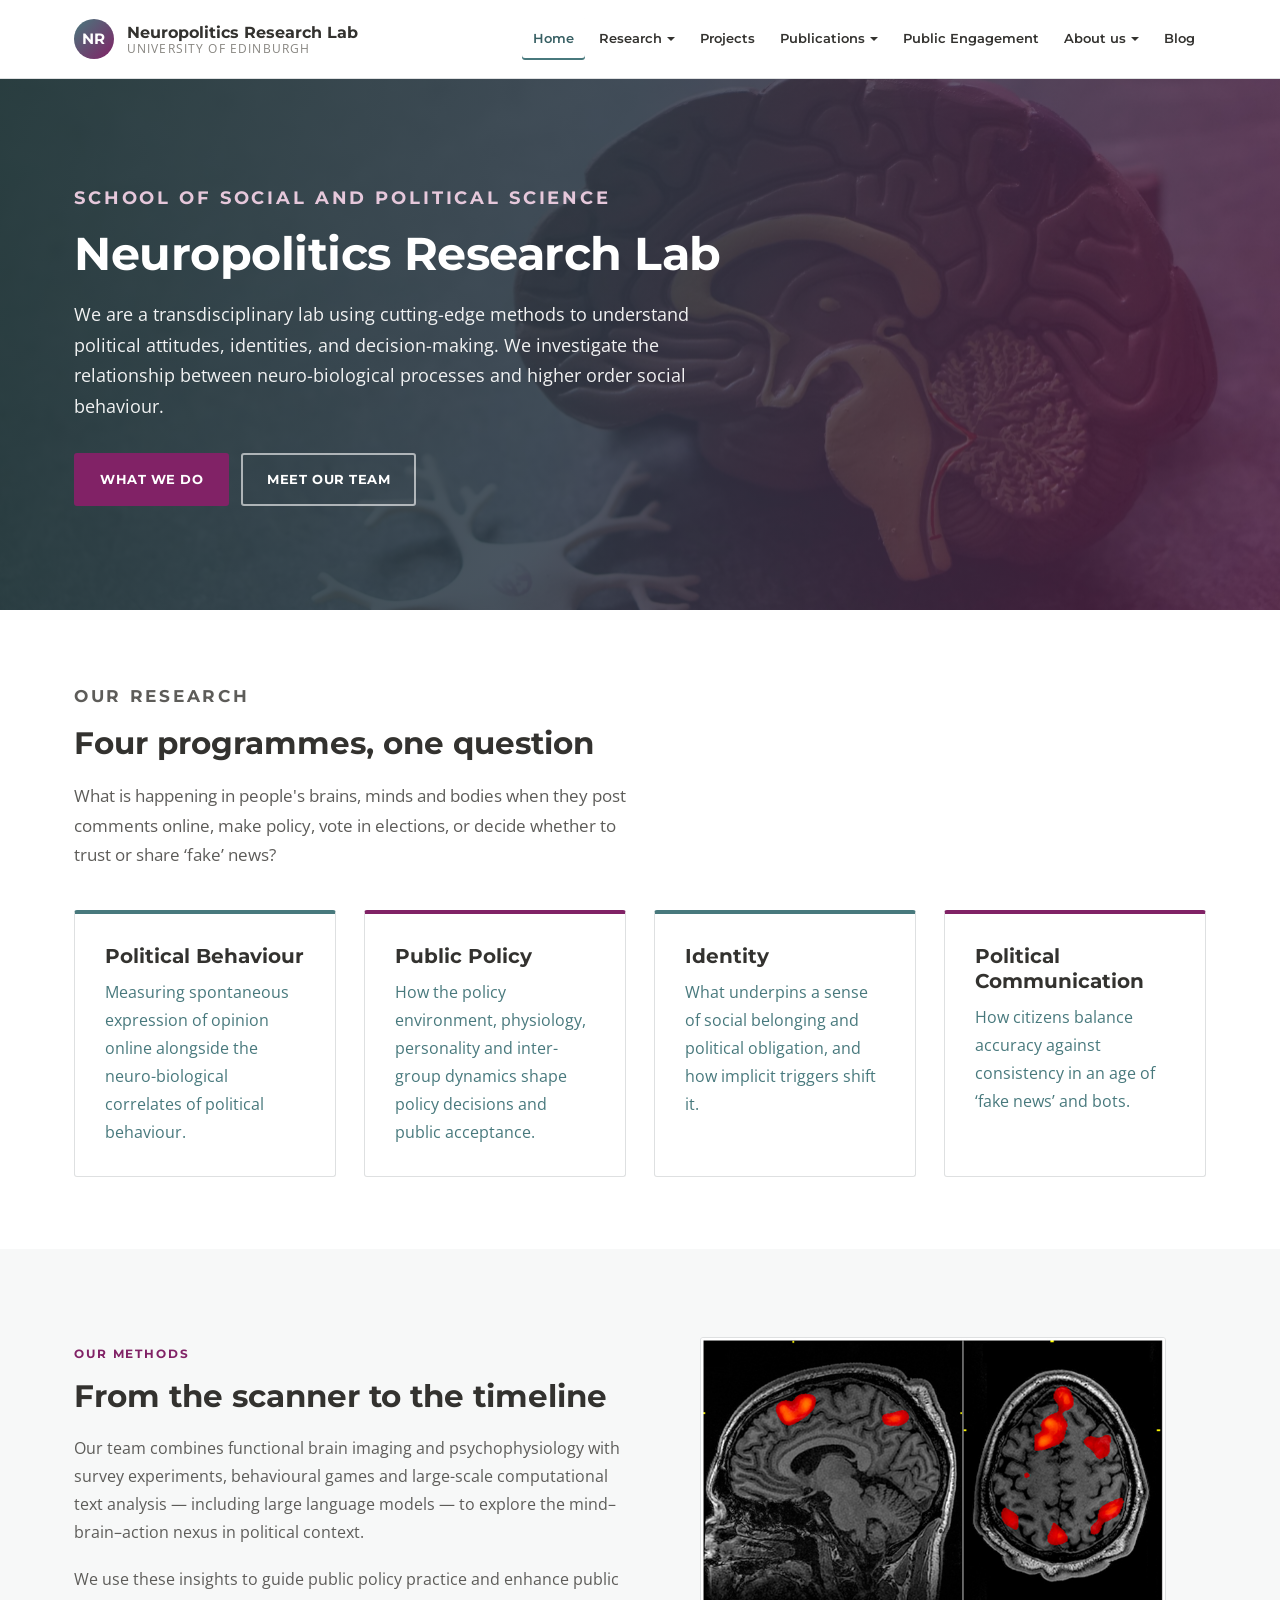
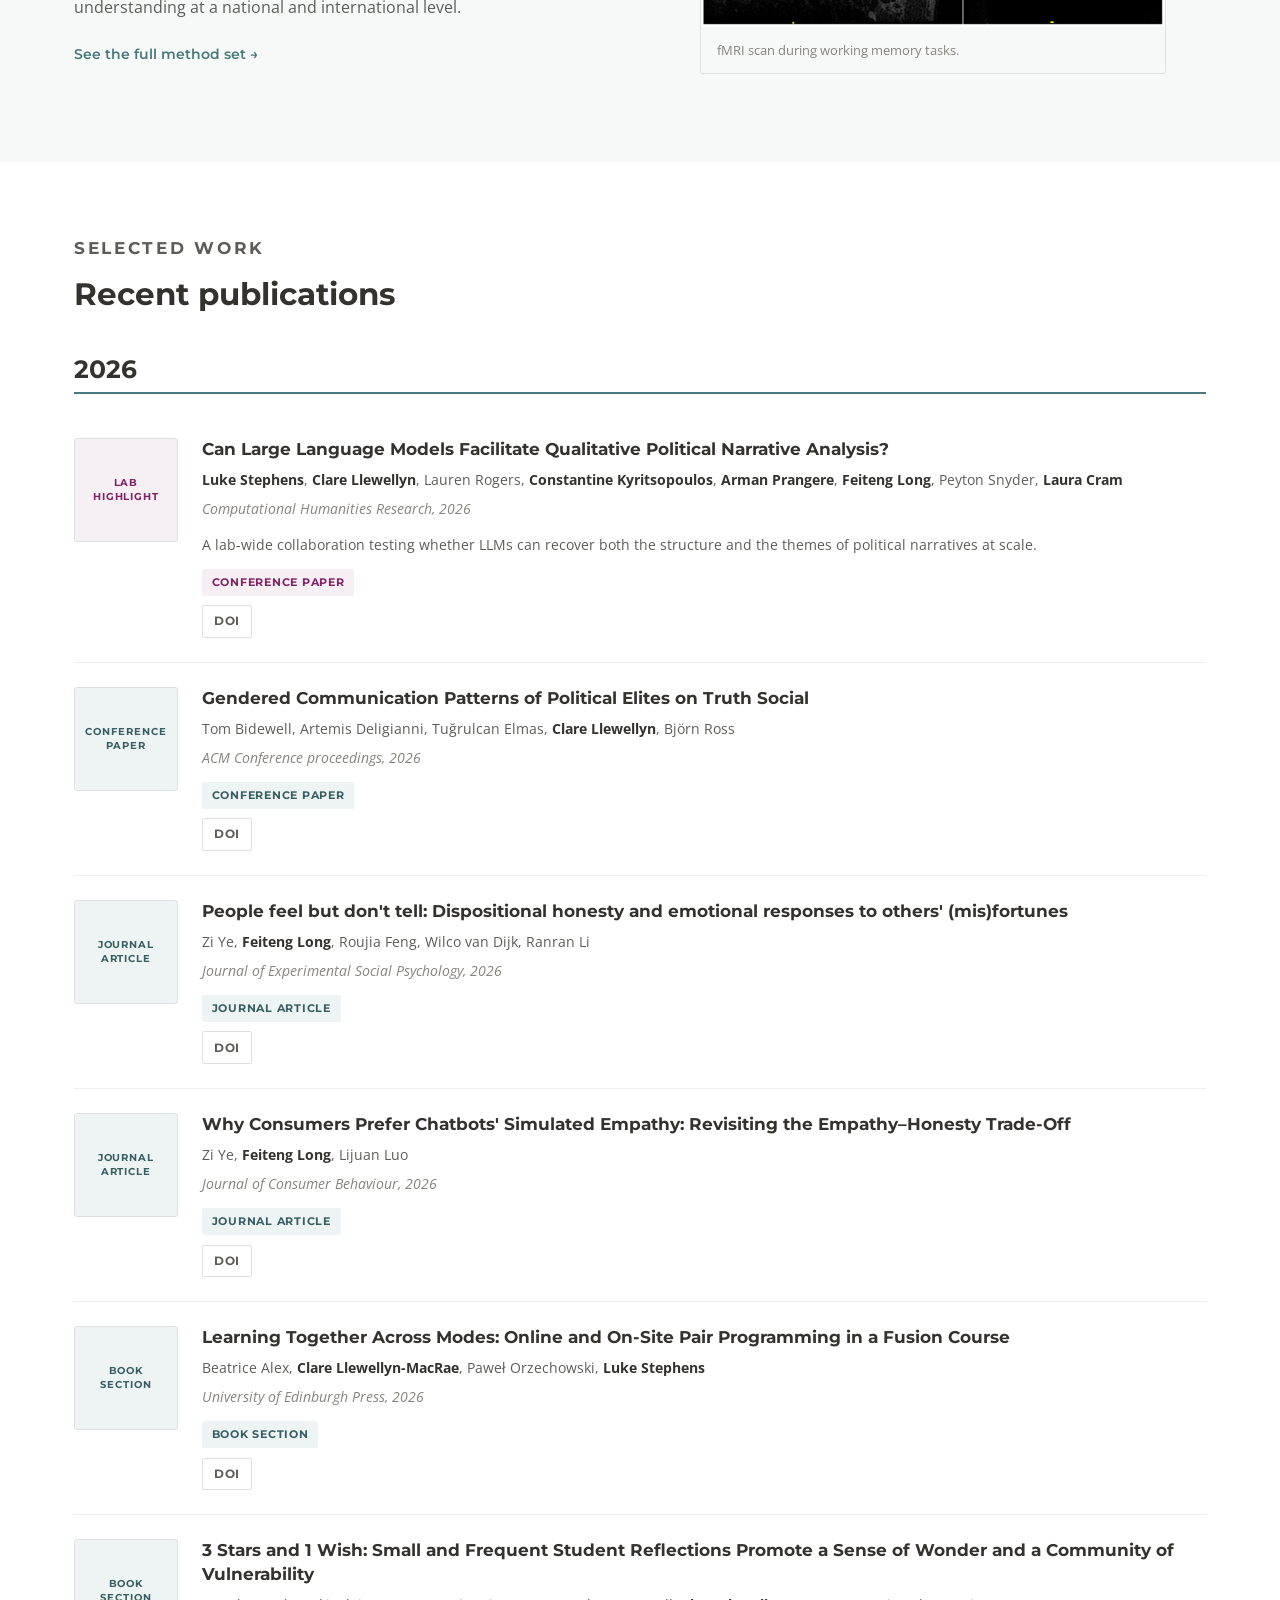
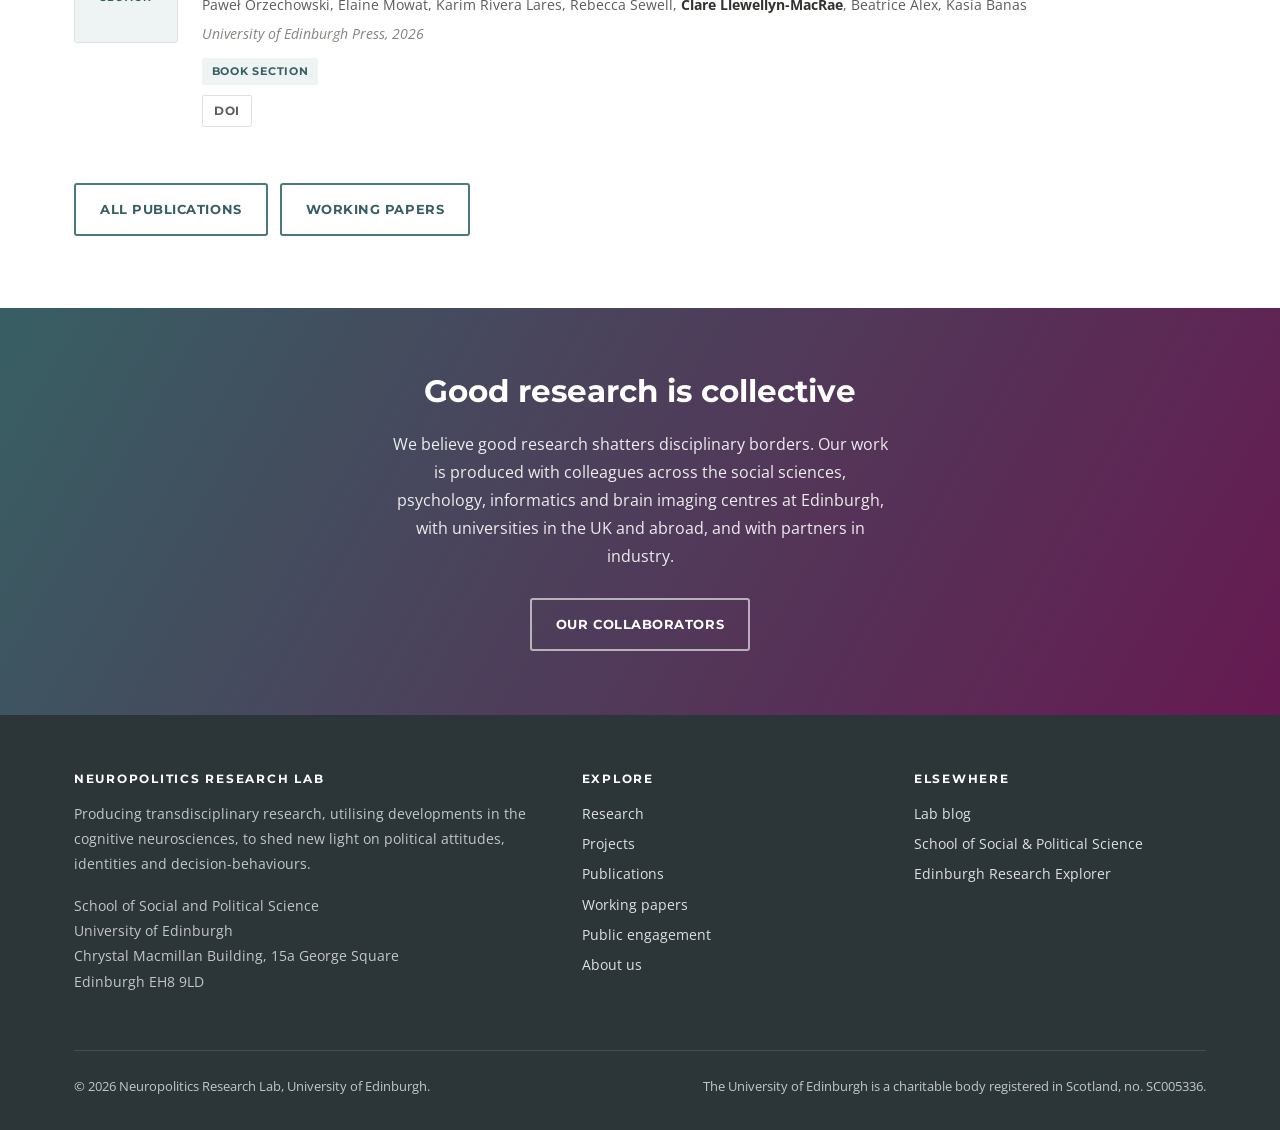
==== index.html @ 4e54584f "Neuropolitics Research Lab site A parallel static build of neuropolitics.sps.ed.ac.uk, carrying over" ====
<!DOCTYPE html>
<html lang="en">
<head>
<meta charset="utf-8">
<meta name="viewport" content="width=device-width, initial-scale=1">
<title>Neuropolitics Research Lab — University of Edinburgh</title>
<meta name="description" content="Transdisciplinary research using developments in the cognitive neurosciences to shed new light on political attitudes, identities and decision-behaviours.">
<link rel="preconnect" href="https://fonts.googleapis.com">
<link rel="preconnect" href="https://fonts.gstatic.com" crossorigin>
<link href="https://fonts.googleapis.com/css2?family=Montserrat:wght@600;700&family=Open+Sans:ital,wght@0,400;0,600;0,700;1,400&display=swap" rel="stylesheet">
<link rel="stylesheet" href="assets/css/style.css">
<link rel="icon" href="assets/img/favicon.svg" type="image/svg+xml">
</head>
<body>
<a class="skip-link" href="#main">Skip to content</a>

<header class="site-header">
  <div class="header-inner">
    <a class="brand" href="index.html">
      <span class="brand-mark" aria-hidden="true">NR</span>
      <span class="brand-text">
        <span class="brand-name">Neuropolitics Research Lab</span>
        <span class="brand-sub">University of Edinburgh</span>
      </span>
    </a>
    <button class="nav-toggle" type="button" aria-expanded="false" aria-controls="primary-nav" aria-label="Toggle menu">
      <svg width="22" height="22" viewBox="0 0 24 24" fill="none" stroke="currentColor" stroke-width="2" stroke-linecap="round"><path d="M3 6h18M3 12h18M3 18h18"/></svg>
    </button>
    <nav class="nav" id="primary-nav" aria-label="Primary">
      <ul>
        <li><a href="index.html">Home</a></li>
        <li class="has-sub"><a href="research.html">Research</a>
          <ul class="sub">
            <li><a href="research.html#methods">Our methods</a></li>
            <li><a href="research.html#fmri">fMRI</a></li>
            <li><a href="research.html#face">Face-emotion &amp; eye-tracking</a></li>
            <li><a href="research.html#data">Big data &amp; social media</a></li>
          </ul>
        </li>
        <li><a href="projects.html">Projects</a></li>
        <li class="has-sub"><a href="publications.html">Publications</a>
          <ul class="sub">
            <li><a href="publications.html">All publications</a></li>
            <li><a href="working-papers.html">Working papers &amp; preprints</a></li>
          </ul>
        </li>
        <li><a href="engagement.html">Public Engagement</a></li>
        <li class="has-sub"><a href="about.html">About us</a>
          <ul class="sub">
            <li><a href="about.html#team">Project team</a></li>
            <li><a href="about.html#collaborators">Collaborators</a></li>
          </ul>
        </li>
        <li><a href="https://blogs.sps.ed.ac.uk/neuropolitics/" rel="noopener">Blog</a></li>
      </ul>
    </nav>
  </div>
</header>

<main id="main">

  <section class="hero">
    <div class="wrap">
      <div class="hero-inner">
        <p class="eyebrow">School of Social and Political Science</p>
        <h1>Neuropolitics Research Lab</h1>
        <p>We are a transdisciplinary lab using cutting-edge methods to understand political
        attitudes, identities, and decision-making. We investigate the relationship between
        neuro-biological processes and higher order social behaviour.</p>
        <div class="btn-row">
          <a class="btn btn-primary" href="research.html">What we do</a>
          <a class="btn btn-ghost" href="about.html#team">Meet our team</a>
        </div>
      </div>
    </div>
  </section>

  <section class="section">
    <div class="wrap">
      <div class="section-head">
        <p class="eyebrow">Our research</p>
        <h2>Four programmes, one question</h2>
        <p>What is happening in people's brains, minds and bodies when they post comments online,
        make policy, vote in elections, or decide whether to trust or share &lsquo;fake&rsquo; news?</p>
      </div>

      <div class="grid grid-4">
        <a class="card card-topline" href="projects.html#behaviour">
          <h3>Political Behaviour</h3>
          <p>Measuring spontaneous expression of opinion online alongside the neuro-biological
          correlates of political behaviour.</p>
        </a>
        <a class="card card-topline" href="projects.html#policy">
          <h3>Public Policy</h3>
          <p>How the policy environment, physiology, personality and inter-group dynamics shape
          policy decisions and public acceptance.</p>
        </a>
        <a class="card card-topline" href="projects.html#identity">
          <h3>Identity</h3>
          <p>What underpins a sense of social belonging and political obligation, and how implicit
          triggers shift it.</p>
        </a>
        <a class="card card-topline" href="projects.html#communication">
          <h3>Political Communication</h3>
          <p>How citizens balance accuracy against consistency in an age of &lsquo;fake news&rsquo;
          and bots.</p>
        </a>
      </div>
    </div>
  </section>

  <section class="section section-alt">
    <div class="wrap">
      <div class="split">
        <div>
          <p class="eyebrow">Our methods</p>
          <h2>From the scanner to the timeline</h2>
          <p>Our team combines functional brain imaging and psychophysiology with survey
          experiments, behavioural games and large-scale computational text analysis — including
          large language models — to explore the mind&ndash;brain&ndash;action nexus in political
          context.</p>
          <p>We use these insights to guide public policy practice and enhance public understanding
          at a national and international level.</p>
          <a class="arrow-link" href="research.html#methods">See the full method set</a>
        </div>
        <figure class="figure">
          <img src="assets/img/fmri.jpg" alt="An fMRI scan showing brain activation during a working memory task." loading="lazy" width="900" height="500">
          <figcaption>fMRI scan during working memory tasks.</figcaption>
        </figure>
      </div>
    </div>
  </section>

  <section class="section">
    <div class="wrap">
      <div class="section-head">
        <p class="eyebrow">Selected work</p>
        <h2>Recent publications</h2>
      </div>
      <div id="featured-pubs"></div>
      <div class="btn-row" style="margin-top:2rem">
        <a class="btn btn-outline" href="publications.html">All publications</a>
        <a class="btn btn-outline" href="working-papers.html">Working papers</a>
      </div>
    </div>
  </section>

  <section class="cta">
    <div class="wrap">
      <h2>Good research is collective</h2>
      <p>We believe good research shatters disciplinary borders. Our work is produced with
      colleagues across the social sciences, psychology, informatics and brain imaging centres at
      Edinburgh, with universities in the UK and abroad, and with partners in industry.</p>
      <div class="btn-row">
        <a class="btn btn-ghost" href="about.html#collaborators">Our collaborators</a>
      </div>
    </div>
  </section>

</main>

<footer class="site-footer">
  <div class="wrap">
    <div class="footer-grid">
      <div>
        <h4>Neuropolitics Research Lab</h4>
        <p>Producing transdisciplinary research, utilising developments in the cognitive
        neurosciences, to shed new light on political attitudes, identities and
        decision-behaviours.</p>
        <p>School of Social and Political Science<br>
        University of Edinburgh<br>
        Chrystal Macmillan Building, 15a George Square<br>
        Edinburgh EH8 9LD</p>
      </div>
      <div>
        <h4>Explore</h4>
        <ul>
          <li><a href="research.html">Research</a></li>
          <li><a href="projects.html">Projects</a></li>
          <li><a href="publications.html">Publications</a></li>
          <li><a href="working-papers.html">Working papers</a></li>
          <li><a href="engagement.html">Public engagement</a></li>
          <li><a href="about.html">About us</a></li>
        </ul>
      </div>
      <div>
        <h4>Elsewhere</h4>
        <ul>
          <li><a href="https://blogs.sps.ed.ac.uk/neuropolitics/" rel="noopener">Lab blog</a></li>
          <li><a href="https://www.sps.ed.ac.uk/" rel="noopener">School of Social &amp; Political Science</a></li>
          <li><a href="https://www.research.ed.ac.uk/" rel="noopener">Edinburgh Research Explorer</a></li>
        </ul>
      </div>
    </div>
    <div class="footer-bottom">
      <span>&copy; 2026 Neuropolitics Research Lab, University of Edinburgh.</span>
      <span>The University of Edinburgh is a charitable body registered in Scotland, no.&nbsp;SC005336.</span>
    </div>
  </div>
</footer>

<script src="assets/js/main.js"></script>
<script src="assets/js/publications.js"></script>
<script>
  // Home page shows the six most recent items, newest first.
  var mount = document.getElementById('featured-pubs');
  var recent = PUBLICATIONS.slice().sort(function (a, b) {
    if (b.year !== a.year) return b.year - a.year;
    return (b.featured ? 1 : 0) - (a.featured ? 1 : 0);
  }).slice(0, 6);
  renderPublicationList(mount, recent);
</script>
</body>
</html>
---- assets/css/style.css ----
/* ==========================================================================
   Neuropolitics Research Lab
   Palette lifted from the live site's theme CSS:
     --green  #48797d   (primary / links / headings)
     --purple #812266   (secondary / accents / buttons)
     --ink    #5d5c59   (body copy)
   Typefaces: Montserrat (headings), Open Sans (body) — as on the live site.
   ========================================================================== */

:root {
  --green: #48797d;
  --green-dark: #375f63;
  --green-light: #6d9a9e;
  --green-wash: #eef3f3;
  --purple: #812266;
  --purple-dark: #661a51;
  --purple-light: #a4478a;
  --purple-wash: #f6eff4;

  --ink: #5d5c59;
  --ink-strong: #33322f;
  --ink-soft: #86847f;
  --rule: #dee0e1;
  --rule-soft: #eceeef;
  --paper: #ffffff;
  --paper-alt: #f7f8f8;

  --sans: 'Open Sans', -apple-system, BlinkMacSystemFont, 'Segoe UI', Helvetica, Arial, sans-serif;
  --display: 'Montserrat', var(--sans);

  --wrap: 1180px;
  --wrap-narrow: 860px;
  --radius: 3px;
  --shadow: 0 1px 3px rgba(0, 0, 0, .06), 0 8px 24px rgba(0, 0, 0, .05);
  --shadow-lift: 0 2px 6px rgba(0, 0, 0, .08), 0 14px 40px rgba(0, 0, 0, .09);
}

/* --------------------------------------------------------------- reset -- */

*, *::before, *::after { box-sizing: border-box; }

html { -webkit-text-size-adjust: 100%; scroll-behavior: smooth; scroll-padding-top: 100px; }

body {
  margin: 0;
  font-family: var(--sans);
  font-size: 16px;
  line-height: 1.75;
  color: var(--ink);
  background: var(--paper);
  -webkit-font-smoothing: antialiased;
}

img { max-width: 100%; height: auto; display: block; }

a { color: var(--green); text-decoration: none; }
a:hover, a:focus-visible { color: var(--purple); text-decoration: underline; }

h1, h2, h3, h4, h5 {
  font-family: var(--display);
  color: var(--ink-strong);
  font-weight: 700;
  line-height: 1.25;
  margin: 0 0 .6em;
}

h1 { font-size: clamp(2rem, 4.2vw, 2.9rem); letter-spacing: -.01em; }
h2 { font-size: clamp(1.5rem, 2.6vw, 1.95rem); }
h3 { font-size: 1.25rem; }
h4 { font-size: 1.05rem; }

p { margin: 0 0 1.15em; }

ul, ol { margin: 0 0 1.15em; padding-left: 1.3em; }
li { margin-bottom: .35em; }

hr { border: 0; border-top: 1px solid var(--rule); margin: 3rem 0; }

:focus-visible { outline: 3px solid var(--purple-light); outline-offset: 2px; }

.skip-link {
  position: absolute; left: -9999px; top: 0; z-index: 200;
  background: var(--purple); color: #fff; padding: .75rem 1.25rem; font-weight: 600;
}
.skip-link:focus { left: 0; }

/* ------------------------------------------------------------- layout -- */

.wrap { max-width: var(--wrap); margin: 0 auto; padding: 0 1.5rem; }
.wrap-narrow { max-width: var(--wrap-narrow); margin: 0 auto; padding: 0 1.5rem; }

.section { padding: 4.5rem 0; }
.section-tight { padding: 3rem 0; }
.section-alt { background: var(--paper-alt); }
.section-wash { background: var(--green-wash); }

.eyebrow {
  font-family: var(--display);
  font-size: .74rem;
  font-weight: 700;
  letter-spacing: .16em;
  text-transform: uppercase;
  color: var(--purple);
  margin: 0 0 .75rem;
}

.section-head { max-width: 62ch; margin-bottom: 2.5rem; }
.section-head p { color: var(--ink); font-size: 1.05rem; }

.lede { font-size: 1.15rem; line-height: 1.7; color: var(--ink); }

/* --------------------------------------------------------------- head -- */

.site-header {
  position: sticky; top: 0; z-index: 100;
  background: rgba(255, 255, 255, .97);
  backdrop-filter: saturate(1.6) blur(8px);
  border-bottom: 1px solid var(--rule);
}

.header-inner {
  max-width: var(--wrap); margin: 0 auto; padding: 0 1.5rem;
  display: flex; align-items: center; gap: 1.5rem; min-height: 78px;
}

.brand { display: flex; align-items: center; gap: .8rem; text-decoration: none; margin-right: auto; }
.brand:hover { text-decoration: none; }

.brand-mark {
  width: 40px; height: 40px; flex: 0 0 40px;
  border-radius: 50%;
  background: linear-gradient(135deg, var(--green) 0%, var(--purple) 100%);
  display: grid; place-items: center;
  color: #fff; font-family: var(--display); font-weight: 700; font-size: .95rem; letter-spacing: .02em;
}

.brand-text { display: flex; flex-direction: column; line-height: 1.15; }
.brand-name {
  font-family: var(--display); font-weight: 700; font-size: 1.02rem; color: var(--ink-strong);
}
.brand-sub { font-size: .72rem; letter-spacing: .1em; text-transform: uppercase; color: var(--ink-soft); }

/* ---------------------------------------------------------------- nav -- */

.nav-toggle {
  display: none; background: none; border: 1px solid var(--rule);
  border-radius: var(--radius); padding: .5rem .7rem; cursor: pointer; color: var(--ink-strong);
}
.nav-toggle svg { display: block; }

.nav { display: flex; align-items: center; }
.nav > ul { display: flex; align-items: center; gap: .15rem; list-style: none; margin: 0; padding: 0; }
.nav li { margin: 0; position: relative; }

.nav a {
  display: block; padding: .55rem .7rem;
  font-family: var(--display); font-size: .84rem; font-weight: 600;
  color: var(--ink-strong); border-radius: var(--radius); white-space: nowrap;
}
.nav a:hover, .nav a:focus-visible { color: var(--purple); background: var(--purple-wash); text-decoration: none; }
.nav a[aria-current="page"] { color: var(--green-dark); box-shadow: inset 0 -2px 0 var(--green); }

.has-sub > a::after {
  content: ''; display: inline-block; margin-left: .4em; vertical-align: .15em;
  border: 4px solid transparent; border-top-color: currentColor; border-bottom: 0;
}

.sub {
  position: absolute; top: 100%; left: 0; min-width: 235px;
  background: #fff; border: 1px solid var(--rule); border-radius: var(--radius);
  box-shadow: var(--shadow-lift); padding: .4rem; list-style: none; margin: 0;
  opacity: 0; visibility: hidden; transform: translateY(-4px); transition: all .15s ease;
}
.has-sub:hover .sub, .has-sub:focus-within .sub { opacity: 1; visibility: visible; transform: none; }
.sub a { font-weight: 500; font-size: .82rem; padding: .5rem .7rem; }

/* -------------------------------------------------------------- hero -- */

.hero {
  position: relative; color: #fff; overflow: hidden;
  background: #24393b url('../img/hero-brain.jpg') center 35% / cover no-repeat;
}
.hero::after {
  content: ''; position: absolute; inset: 0;
  background: linear-gradient(105deg, rgba(30, 52, 54, .93) 0%, rgba(45, 58, 72, .86) 45%, rgba(90, 30, 74, .74) 100%);
}
.hero > .wrap { position: relative; z-index: 1; padding-top: 6.5rem; padding-bottom: 6.5rem; }
.hero-inner { max-width: 42rem; }
.hero .eyebrow { color: #e6c8db; }
.hero h1 { color: #fff; margin-bottom: 1rem; }
.hero p { color: rgba(255, 255, 255, .93); font-size: 1.12rem; line-height: 1.7; }
.hero .btn-row { margin-top: 2rem; }

.page-hero {
  background: var(--green-wash);
  border-bottom: 1px solid var(--rule);
  padding: 3.5rem 0 3rem;
}
.page-hero h1 { margin-bottom: .5rem; }
.page-hero p { max-width: 64ch; margin-bottom: 0; font-size: 1.08rem; }

/* ------------------------------------------------------------ buttons -- */

.btn-row { display: flex; flex-wrap: wrap; gap: .75rem; }

.btn {
  display: inline-block; padding: .8rem 1.5rem;
  font-family: var(--display); font-size: .84rem; font-weight: 700;
  letter-spacing: .04em; text-transform: uppercase;
  border-radius: var(--radius); border: 2px solid transparent; cursor: pointer;
  transition: background .15s ease, color .15s ease, border-color .15s ease;
}
.btn-primary { background: var(--purple); color: #fff; border-color: var(--purple); }
.btn-primary:hover, .btn-primary:focus-visible { background: var(--purple-dark); border-color: var(--purple-dark); color: #fff; text-decoration: none; }
.btn-ghost { background: transparent; color: #fff; border-color: rgba(255, 255, 255, .6); }
.btn-ghost:hover, .btn-ghost:focus-visible { background: #fff; color: var(--green-dark); border-color: #fff; text-decoration: none; }
.btn-outline { background: transparent; color: var(--green-dark); border-color: var(--green); }
.btn-outline:hover, .btn-outline:focus-visible { background: var(--green); color: #fff; text-decoration: none; }

.arrow-link { font-family: var(--display); font-weight: 600; font-size: .88rem; }
.arrow-link::after { content: ' →'; }

/* -------------------------------------------------------------- grid -- */

.grid { display: grid; gap: 1.75rem; }
.grid-2 { grid-template-columns: repeat(auto-fit, minmax(300px, 1fr)); }
.grid-3 { grid-template-columns: repeat(auto-fit, minmax(280px, 1fr)); }
.grid-4 { grid-template-columns: repeat(auto-fit, minmax(215px, 1fr)); }

/* ------------------------------------------------------------- cards -- */

.card {
  background: #fff; border: 1px solid var(--rule); border-radius: var(--radius);
  padding: 1.9rem; height: 100%;
  transition: box-shadow .18s ease, transform .18s ease, border-color .18s ease;
}
.card h3 { margin-bottom: .55rem; }
.card p:last-child { margin-bottom: 0; }
a.card:hover, a.card:focus-visible { text-decoration: none; box-shadow: var(--shadow-lift); transform: translateY(-2px); border-color: var(--green-light); }

.card-topline { border-top: 4px solid var(--green); }
.card-topline:nth-child(even) { border-top-color: var(--purple); }

.stat { font-family: var(--display); font-size: 2.4rem; font-weight: 700; color: var(--green); line-height: 1; display: block; }
.stat + span { font-size: .85rem; color: var(--ink-soft); }

/* -------------------------------------------------------- method list -- */

.method-list { list-style: none; padding: 0; display: grid; gap: .55rem; grid-template-columns: repeat(auto-fit, minmax(240px, 1fr)); }
.method-list li {
  margin: 0; padding: .7rem 1rem .7rem 2.4rem; position: relative;
  background: #fff; border: 1px solid var(--rule); border-radius: var(--radius); font-size: .93rem;
}
.method-list li::before {
  content: ''; position: absolute; left: 1rem; top: 1.25rem;
  width: 8px; height: 8px; border-radius: 50%; background: var(--purple);
}

/* -------------------------------------------------------------- team -- */

.people { display: grid; gap: 2.5rem; }

.person {
  display: grid; grid-template-columns: 190px 1fr; gap: 2rem; align-items: start;
  padding-bottom: 2.5rem; border-bottom: 1px solid var(--rule-soft);
}
.person:last-child { border-bottom: 0; padding-bottom: 0; }

.person-photo {
  width: 190px; height: 190px; border-radius: var(--radius); overflow: hidden;
  background: var(--green-wash); border: 1px solid var(--rule);
}
.person-photo img { width: 100%; height: 100%; object-fit: cover; object-position: center top; }

.person-name { margin-bottom: .15rem; }
.person-role {
  font-family: var(--display); font-size: .82rem; font-weight: 600;
  color: var(--purple); margin-bottom: 1rem; line-height: 1.5;
}
.person-bio p { font-size: .95rem; }
.person-bio p:last-child { margin-bottom: 0; }

.collab-grid { display: grid; gap: 1.5rem; grid-template-columns: repeat(auto-fit, minmax(240px, 1fr)); }
.collab {
  border: 1px solid var(--rule); border-radius: var(--radius); overflow: hidden; background: #fff;
  display: flex; flex-direction: column;
}
.collab img { width: 100%; height: 150px; object-fit: cover; }
.collab-body { padding: 1.1rem 1.25rem 1.35rem; }
.collab-body h3 { font-size: 1rem; margin-bottom: .2rem; }
.collab-body p { font-size: .88rem; color: var(--ink-soft); margin-bottom: .5rem; }

/* ------------------------------------------------------ publications -- */

.pub-controls { margin-bottom: 2rem; }

.pub-search {
  width: 100%; padding: .85rem 1rem; font-family: var(--sans); font-size: .95rem;
  border: 1px solid var(--rule); border-radius: var(--radius); background: #fff; color: var(--ink);
}
.pub-search::placeholder { color: var(--ink-soft); }

.filter-group { margin-top: 1.25rem; }
.filter-label {
  font-family: var(--display); font-size: .7rem; font-weight: 700; letter-spacing: .14em;
  text-transform: uppercase; color: var(--ink-soft); display: block; margin-bottom: .55rem;
}

.chips { display: flex; flex-wrap: wrap; gap: .4rem; }
.chip {
  font-family: var(--display); font-size: .78rem; font-weight: 600;
  padding: .42rem .85rem; border: 1px solid var(--rule); border-radius: 100px;
  background: #fff; color: var(--ink); cursor: pointer; transition: all .13s ease;
}
.chip:hover { border-color: var(--green); color: var(--green-dark); }
.chip[aria-pressed="true"] { background: var(--green); border-color: var(--green); color: #fff; }
.chip-year[aria-pressed="true"] { background: var(--purple); border-color: var(--purple); }

.pub-count { font-size: .85rem; color: var(--ink-soft); margin: 1.5rem 0 .5rem; }

.pub-year-heading {
  font-family: var(--display); font-size: 1.55rem; font-weight: 700; color: var(--ink-strong);
  padding-bottom: .4rem; margin: 2.75rem 0 1.25rem; border-bottom: 2px solid var(--green);
}
.pub-year-heading:first-of-type { margin-top: .5rem; }

.pub {
  display: grid; grid-template-columns: 104px 1fr; gap: 1.5rem;
  padding: 1.5rem 0; border-bottom: 1px solid var(--rule-soft);
}
.pub:last-child { border-bottom: 0; }

.pub-thumb {
  width: 104px; height: 104px; border-radius: var(--radius); overflow: hidden;
  display: grid; place-items: center; text-align: center;
  background: var(--green-wash); border: 1px solid var(--rule);
  font-family: var(--display); font-size: .62rem; font-weight: 700;
  letter-spacing: .1em; text-transform: uppercase; color: var(--green-dark);
  padding: .5rem; line-height: 1.4;
}
.pub-thumb.is-purple { background: var(--purple-wash); color: var(--purple); }

.pub-title { font-size: 1.06rem; font-family: var(--display); font-weight: 700; margin-bottom: .35rem; line-height: 1.4; }
.pub-authors { font-size: .9rem; color: var(--ink); margin-bottom: .3rem; }
.pub-authors .lab-member { font-weight: 700; color: var(--ink-strong); }
.pub-venue { font-size: .88rem; color: var(--ink-soft); font-style: italic; margin-bottom: .7rem; }
.pub-note { font-size: .88rem; color: var(--ink); margin-bottom: .7rem; }

.pub-tags { display: flex; flex-wrap: wrap; gap: .4rem; align-items: center; }
.tag {
  font-family: var(--display); font-size: .68rem; font-weight: 700; letter-spacing: .07em;
  text-transform: uppercase; padding: .25rem .6rem; border-radius: 2px;
  background: var(--green-wash); color: var(--green-dark);
}
.tag-purple { background: var(--purple-wash); color: var(--purple); }
.tag-open { background: #eaf4ec; color: #256c39; }

.pub-links { display: flex; flex-wrap: wrap; gap: .4rem; margin-top: .6rem; }
.pub-link {
  font-family: var(--display); font-size: .72rem; font-weight: 700; letter-spacing: .05em;
  text-transform: uppercase; padding: .32rem .7rem;
  border: 1px solid var(--rule); border-radius: 2px; color: var(--ink); background: #fff;
}
.pub-link:hover, .pub-link:focus-visible { background: var(--green); border-color: var(--green); color: #fff; text-decoration: none; }

.empty-state { padding: 3rem 0; text-align: center; color: var(--ink-soft); }

/* ---------------------------------------------------------- projects -- */

.project {
  border: 1px solid var(--rule); border-left: 5px solid var(--green);
  border-radius: var(--radius); background: #fff; padding: 2rem; margin-bottom: 1.5rem;
}
.project:nth-child(even) { border-left-color: var(--purple); }
.project h3 { margin-bottom: .3rem; }
.project-meta {
  font-family: var(--display); font-size: .76rem; font-weight: 600; letter-spacing: .05em;
  text-transform: uppercase; color: var(--ink-soft); margin-bottom: .9rem;
}
.project p:last-child { margin-bottom: 0; }

.status {
  display: inline-block; font-family: var(--display); font-size: .68rem; font-weight: 700;
  letter-spacing: .08em; text-transform: uppercase; padding: .22rem .6rem;
  border-radius: 2px; background: var(--green); color: #fff; vertical-align: .12em;
}
.status-planned { background: var(--ink-soft); }
.status-review { background: var(--purple); }

/* -------------------------------------------------------- media list -- */

.media-list { list-style: none; padding: 0; }
.media-list li {
  padding: .9rem 0; border-bottom: 1px solid var(--rule-soft);
  display: flex; flex-wrap: wrap; gap: .6rem 1rem; align-items: baseline;
}
.media-date { font-family: var(--display); font-size: .78rem; color: var(--ink-soft); min-width: 6.5rem; }

/* ------------------------------------------------------------- image -- */

.figure { border-radius: var(--radius); overflow: hidden; border: 1px solid var(--rule); }
.figure img { width: 100%; }
.figure figcaption { font-size: .82rem; color: var(--ink-soft); padding: .7rem 1rem; background: var(--paper-alt); margin: 0; }

.split { display: grid; grid-template-columns: repeat(auto-fit, minmax(320px, 1fr)); gap: 2.5rem; align-items: center; }

/* --------------------------------------------------------------- CTA -- */

.cta {
  background: linear-gradient(120deg, var(--green-dark) 0%, var(--purple-dark) 100%);
  color: #fff; padding: 4rem 0; text-align: center;
}
.cta h2 { color: #fff; }
.cta p { color: rgba(255, 255, 255, .9); max-width: 55ch; margin-left: auto; margin-right: auto; }
.cta .btn-row { justify-content: center; margin-top: 1.75rem; }

/* ------------------------------------------------------------ footer -- */

.site-footer { background: #2c3538; color: rgba(255, 255, 255, .72); padding: 3.5rem 0 2rem; font-size: .9rem; }
.site-footer h4 { color: #fff; font-size: .78rem; letter-spacing: .14em; text-transform: uppercase; margin-bottom: .9rem; }
.site-footer a { color: rgba(255, 255, 255, .85); }
.site-footer a:hover { color: #fff; }
.site-footer ul { list-style: none; padding: 0; }
.footer-grid { display: grid; gap: 2.5rem; grid-template-columns: 1.6fr 1fr 1fr; }
.footer-bottom {
  margin-top: 2.5rem; padding-top: 1.5rem; border-top: 1px solid rgba(255, 255, 255, .12);
  display: flex; flex-wrap: wrap; gap: 1rem; justify-content: space-between; font-size: .82rem;
}

/* ------------------------------------------------------------- print -- */

@media print {
  .site-header, .site-footer, .cta, .pub-controls, .btn-row { display: none !important; }
  body { font-size: 11pt; color: #000; }
  .pub { break-inside: avoid; }
}

/* ------------------------------------------------------- responsive -- */

@media (max-width: 900px) {
  .footer-grid { grid-template-columns: 1fr 1fr; }
  .person { grid-template-columns: 140px 1fr; gap: 1.5rem; }
  .person-photo { width: 140px; height: 140px; }
}

@media (max-width: 780px) {
  .nav-toggle { display: block; }
  .nav {
    display: none; position: absolute; top: 100%; left: 0; right: 0;
    background: #fff; border-bottom: 1px solid var(--rule); box-shadow: var(--shadow);
    padding: .75rem 1.5rem 1.25rem; max-height: calc(100vh - 78px); overflow-y: auto;
  }
  .nav.is-open { display: block; }
  .nav > ul { flex-direction: column; align-items: stretch; gap: 0; }
  .nav a { padding: .75rem .25rem; border-bottom: 1px solid var(--rule-soft); border-radius: 0; }
  .nav a[aria-current="page"] { box-shadow: none; color: var(--purple); }
  .has-sub > a::after { display: none; }
  .sub {
    position: static; opacity: 1; visibility: visible; transform: none;
    border: 0; box-shadow: none; padding: 0 0 0 1rem; min-width: 0;
  }
  .sub a { font-size: .8rem; color: var(--ink-soft); }
  .hero > .wrap { padding-top: 4rem; padding-bottom: 4rem; }
}

@media (max-width: 640px) {
  .section { padding: 3rem 0; }
  .footer-grid { grid-template-columns: 1fr; gap: 2rem; }
  .person { grid-template-columns: 1fr; }
  .person-photo { width: 130px; height: 130px; }
  .pub { grid-template-columns: 1fr; gap: .9rem; }
  .pub-thumb { width: 84px; height: 84px; }
  .card { padding: 1.5rem; }
}
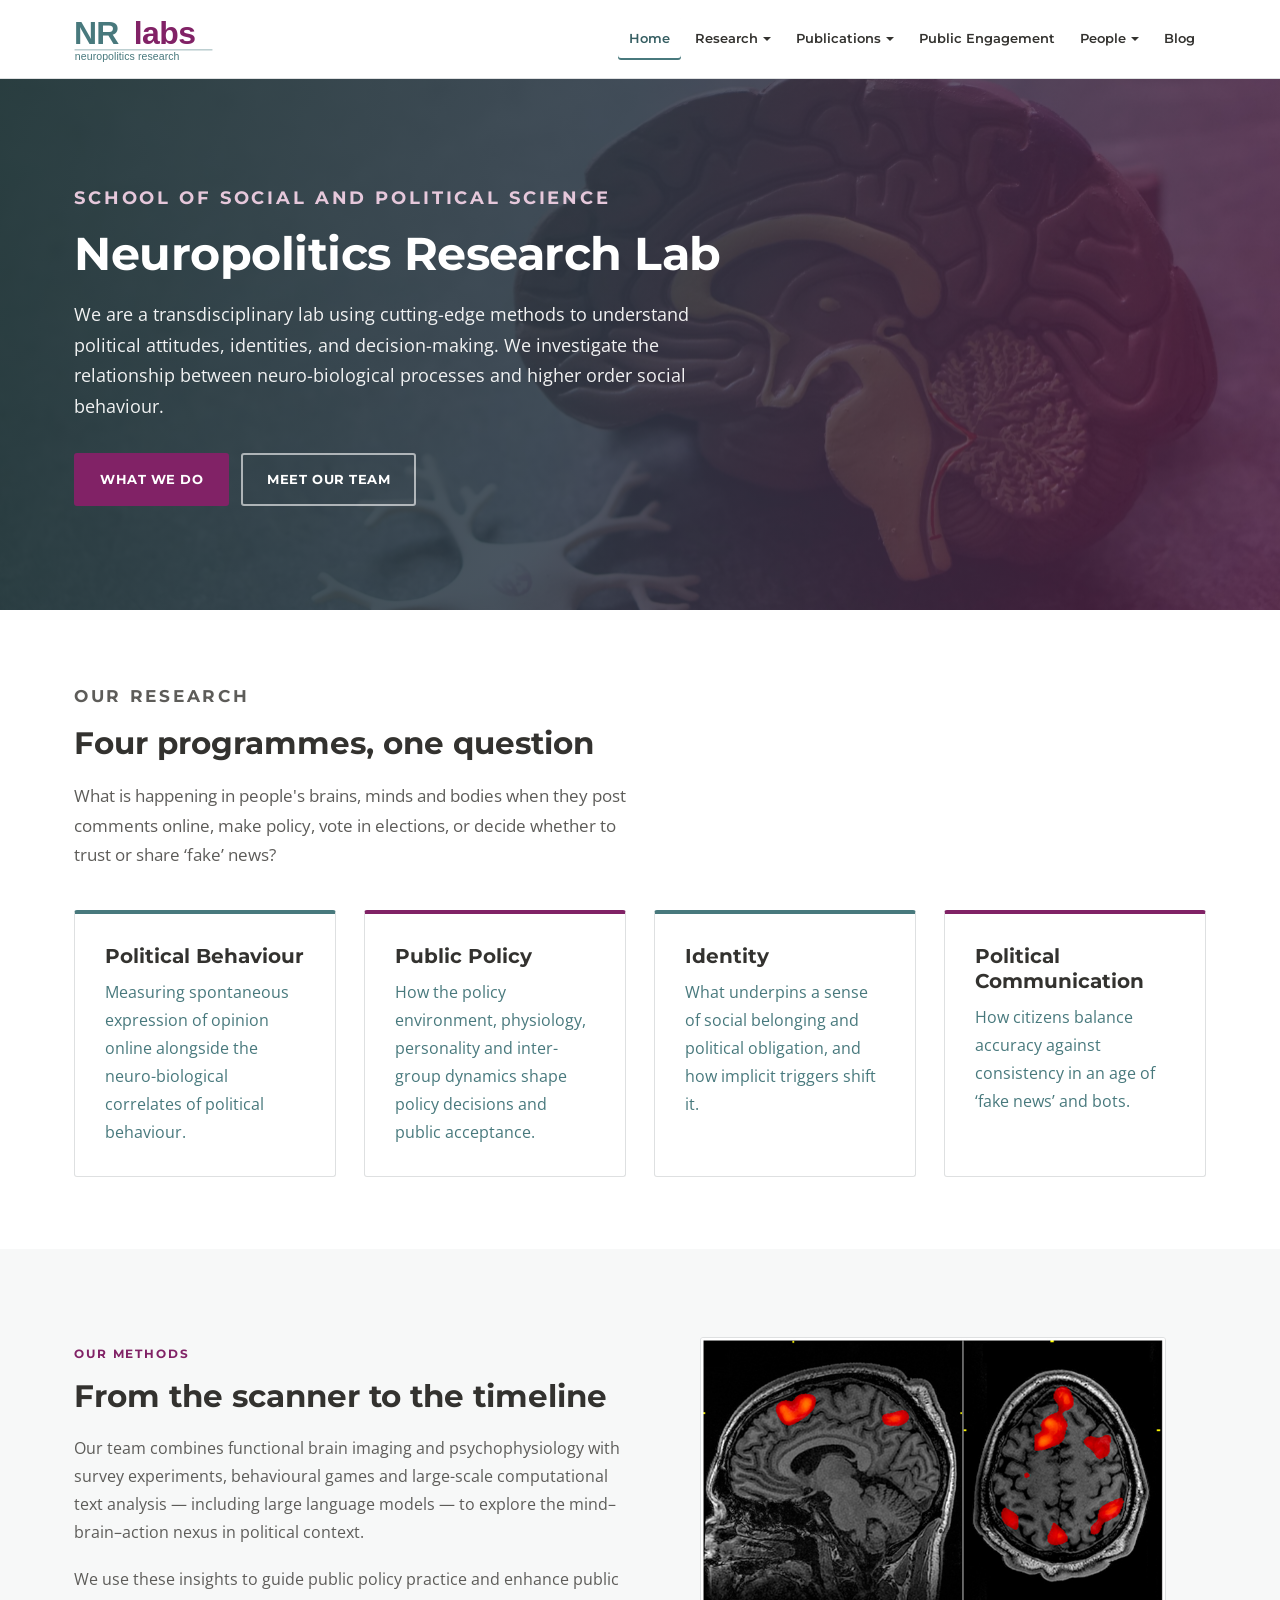
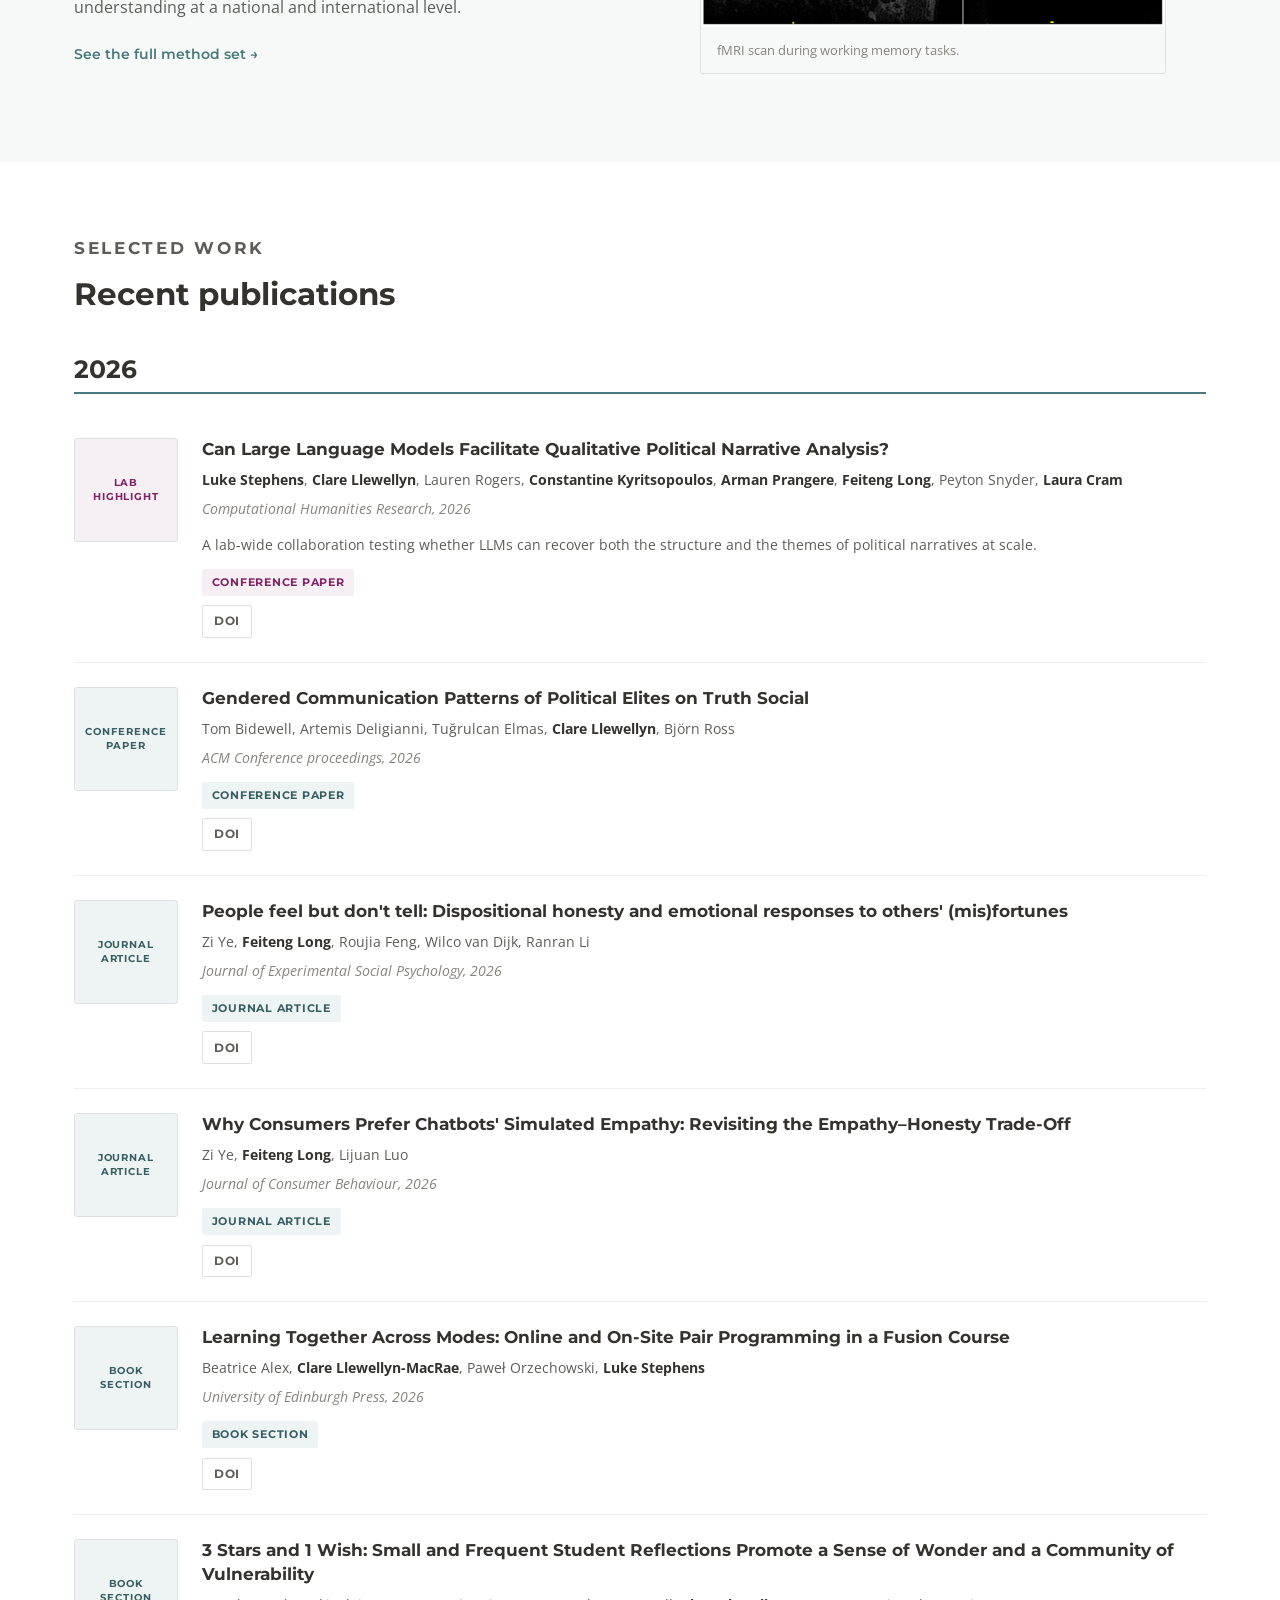
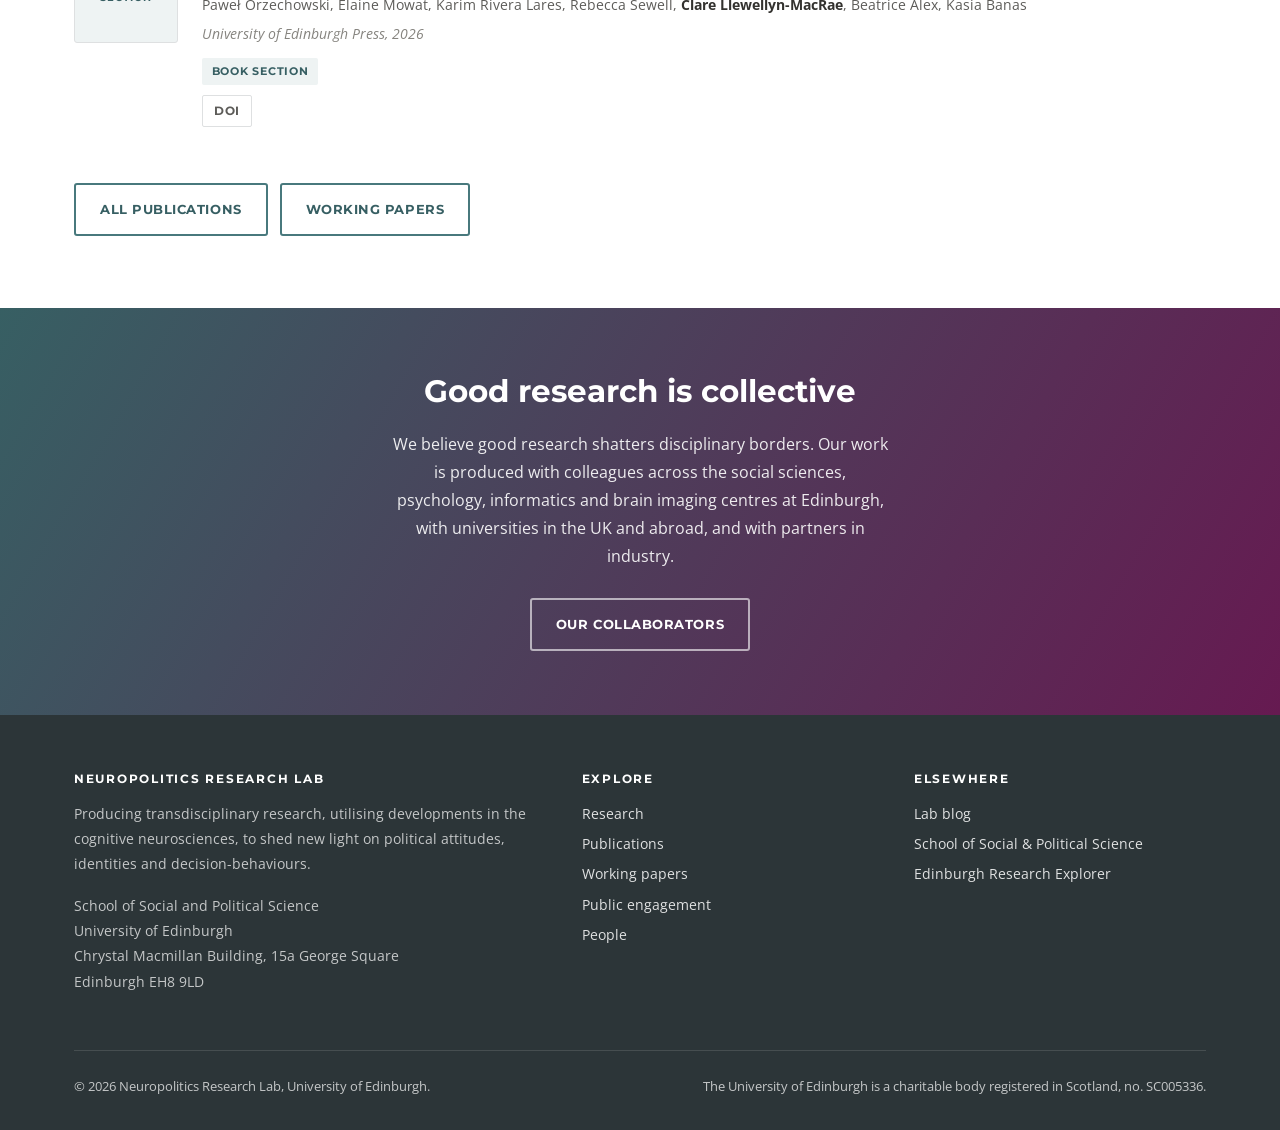
==== commit cd7f301b: "Drop Projects, rebuild People as a profile-linked photo grid Removes the Projects tab. Its four prog" ====
--- a/index.html
+++ b/index.html
@@ -16,12 +16,8 @@
 
 <header class="site-header">
   <div class="header-inner">
-    <a class="brand" href="index.html">
-      <span class="brand-mark" aria-hidden="true">NR</span>
-      <span class="brand-text">
-        <span class="brand-name">Neuropolitics Research Lab</span>
-        <span class="brand-sub">University of Edinburgh</span>
-      </span>
+    <a class="brand" href="index.html" aria-label="NRlabs Neuropolitics Research — home">
+      <img class="brand-logo" src="assets/img/logo.svg" alt="NRlabs — neuropolitics research" width="200" height="66">
     </a>
     <button class="nav-toggle" type="button" aria-expanded="false" aria-controls="primary-nav" aria-label="Toggle menu">
       <svg width="22" height="22" viewBox="0 0 24 24" fill="none" stroke="currentColor" stroke-width="2" stroke-linecap="round"><path d="M3 6h18M3 12h18M3 18h18"/></svg>
@@ -37,7 +33,6 @@
             <li><a href="research.html#data">Big data &amp; social media</a></li>
           </ul>
         </li>
-        <li><a href="projects.html">Projects</a></li>
         <li class="has-sub"><a href="publications.html">Publications</a>
           <ul class="sub">
             <li><a href="publications.html">All publications</a></li>
@@ -45,10 +40,10 @@
           </ul>
         </li>
         <li><a href="engagement.html">Public Engagement</a></li>
-        <li class="has-sub"><a href="about.html">About us</a>
+        <li class="has-sub"><a href="people.html">People</a>
           <ul class="sub">
-            <li><a href="about.html#team">Project team</a></li>
-            <li><a href="about.html#collaborators">Collaborators</a></li>
+            <li><a href="people.html#team">Lab members</a></li>
+            <li><a href="people.html#collaborators">Collaborators</a></li>
           </ul>
         </li>
         <li><a href="https://blogs.sps.ed.ac.uk/neuropolitics/" rel="noopener">Blog</a></li>
@@ -69,7 +64,7 @@
         neuro-biological processes and higher order social behaviour.</p>
         <div class="btn-row">
           <a class="btn btn-primary" href="research.html">What we do</a>
-          <a class="btn btn-ghost" href="about.html#team">Meet our team</a>
+          <a class="btn btn-ghost" href="people.html#team">Meet our team</a>
         </div>
       </div>
     </div>
@@ -85,22 +80,22 @@
       </div>
 
       <div class="grid grid-4">
-        <a class="card card-topline" href="projects.html#behaviour">
+        <a class="card card-topline" href="research.html#behaviour">
           <h3>Political Behaviour</h3>
           <p>Measuring spontaneous expression of opinion online alongside the neuro-biological
           correlates of political behaviour.</p>
         </a>
-        <a class="card card-topline" href="projects.html#policy">
+        <a class="card card-topline" href="research.html#policy">
           <h3>Public Policy</h3>
           <p>How the policy environment, physiology, personality and inter-group dynamics shape
           policy decisions and public acceptance.</p>
         </a>
-        <a class="card card-topline" href="projects.html#identity">
+        <a class="card card-topline" href="research.html#identity">
           <h3>Identity</h3>
           <p>What underpins a sense of social belonging and political obligation, and how implicit
           triggers shift it.</p>
         </a>
-        <a class="card card-topline" href="projects.html#communication">
+        <a class="card card-topline" href="research.html#communication">
           <h3>Political Communication</h3>
           <p>How citizens balance accuracy against consistency in an age of &lsquo;fake news&rsquo;
           and bots.</p>
@@ -152,7 +147,7 @@
       colleagues across the social sciences, psychology, informatics and brain imaging centres at
       Edinburgh, with universities in the UK and abroad, and with partners in industry.</p>
       <div class="btn-row">
-        <a class="btn btn-ghost" href="about.html#collaborators">Our collaborators</a>
+        <a class="btn btn-ghost" href="people.html#collaborators">Our collaborators</a>
       </div>
     </div>
   </section>
@@ -176,11 +171,10 @@
         <h4>Explore</h4>
         <ul>
           <li><a href="research.html">Research</a></li>
-          <li><a href="projects.html">Projects</a></li>
           <li><a href="publications.html">Publications</a></li>
           <li><a href="working-papers.html">Working papers</a></li>
           <li><a href="engagement.html">Public engagement</a></li>
-          <li><a href="about.html">About us</a></li>
+          <li><a href="people.html">People</a></li>
         </ul>
       </div>
       <div>
--- a/assets/css/style.css
+++ b/assets/css/style.css
@@ -123,22 +123,12 @@
   display: flex; align-items: center; gap: 1.5rem; min-height: 78px;
 }
 
-.brand { display: flex; align-items: center; gap: .8rem; text-decoration: none; margin-right: auto; }
+.brand { display: flex; align-items: center; text-decoration: none; margin-right: auto; }
 .brand:hover { text-decoration: none; }
 
-.brand-mark {
-  width: 40px; height: 40px; flex: 0 0 40px;
-  border-radius: 50%;
-  background: linear-gradient(135deg, var(--green) 0%, var(--purple) 100%);
-  display: grid; place-items: center;
-  color: #fff; font-family: var(--display); font-weight: 700; font-size: .95rem; letter-spacing: .02em;
-}
-
-.brand-text { display: flex; flex-direction: column; line-height: 1.15; }
-.brand-name {
-  font-family: var(--display); font-weight: 700; font-size: 1.02rem; color: var(--ink-strong);
-}
-.brand-sub { font-size: .72rem; letter-spacing: .1em; text-transform: uppercase; color: var(--ink-soft); }
+/* The NRlabs wordmark. Height is what matters — width follows the aspect
+   ratio, so a replacement logo file of any proportion still sits correctly. */
+.brand-logo { height: 46px; width: auto; display: block; }
 
 /* ---------------------------------------------------------------- nav -- */
 
@@ -279,6 +269,79 @@
 }
 .person-bio p { font-size: .95rem; }
 .person-bio p:last-child { margin-bottom: 0; }
+
+/* ------------------------------------------------- people: avatar grid -- */
+
+.people-group { margin-bottom: 3.25rem; }
+.people-group:last-child { margin-bottom: 0; }
+
+.people-group-title {
+  font-family: var(--display); font-size: 1.35rem; font-weight: 700;
+  text-align: center; color: var(--ink-strong); margin-bottom: 2rem;
+}
+
+.avatar-grid {
+  display: grid; gap: 2.25rem 1.5rem;
+  grid-template-columns: repeat(auto-fit, minmax(180px, 1fr));
+  justify-items: center;
+}
+/* Cap the track count so a short row stays centred rather than stretching. */
+@media (min-width: 1100px) { .avatar-grid { grid-template-columns: repeat(5, 1fr); } }
+
+.avatar-card { text-align: center; max-width: 210px; }
+
+.avatar-link { display: block; text-decoration: none; }
+.avatar-link:hover, .avatar-link:focus-visible { text-decoration: none; }
+
+.avatar {
+  display: block; width: 160px; height: 160px; margin: 0 auto .9rem;
+  border-radius: 50%; overflow: hidden; background: var(--green-wash);
+  box-shadow: 0 0 0 1px var(--rule);
+  transition: box-shadow .18s ease, transform .18s ease;
+}
+.avatar img { width: 100%; height: 100%; object-fit: cover; object-position: center top; }
+
+.avatar-link:hover .avatar, .avatar-link:focus-visible .avatar {
+  box-shadow: 0 0 0 3px var(--purple); transform: translateY(-3px);
+}
+
+.avatar-name {
+  display: block; font-family: var(--display); font-weight: 600; font-size: 1rem;
+  color: var(--purple); line-height: 1.35;
+}
+.avatar-link:hover .avatar-name { color: var(--purple-dark); text-decoration: underline; }
+
+.avatar-role { font-size: .82rem; color: var(--ink-soft); margin: .2rem 0 .5rem; line-height: 1.45; }
+
+.person-links { display: flex; flex-wrap: wrap; gap: .55rem; justify-content: center; }
+.person-links a { color: var(--green); display: inline-flex; line-height: 0; }
+.person-links a:hover, .person-links a:focus-visible { color: var(--purple); }
+.person-links svg { display: block; }
+
+/* ---------------------------------------------------- person profile -- */
+
+.profile-head { background: var(--green-wash); border-bottom: 1px solid var(--rule); padding: 2rem 0 3rem; }
+
+.back-link {
+  display: inline-block; font-family: var(--display); font-size: .8rem;
+  font-weight: 600; color: var(--green-dark); margin-bottom: 1.75rem;
+}
+
+.profile-head-inner { display: flex; gap: 2.25rem; align-items: center; flex-wrap: wrap; }
+
+.profile-photo {
+  display: block; width: 190px; height: 190px; flex: 0 0 190px;
+  border-radius: 50%; overflow: hidden; background: #fff; box-shadow: 0 0 0 1px var(--rule);
+}
+.profile-photo img { width: 100%; height: 100%; object-fit: cover; object-position: center top; }
+
+.profile-head h1 { margin-bottom: .3rem; }
+.profile-role {
+  font-family: var(--display); font-size: .95rem; font-weight: 600;
+  color: var(--purple); margin-bottom: 1rem; max-width: 46ch;
+}
+.profile-head .person-links { justify-content: flex-start; gap: .75rem; }
+.profile-head .person-links svg { width: 19px; height: 19px; }
 
 .collab-grid { display: grid; gap: 1.5rem; grid-template-columns: repeat(auto-fit, minmax(240px, 1fr)); }
 .collab {
@@ -471,4 +534,9 @@
   .pub { grid-template-columns: 1fr; gap: .9rem; }
   .pub-thumb { width: 84px; height: 84px; }
   .card { padding: 1.5rem; }
-}
+  .brand-logo { height: 38px; }
+  .avatar-grid { grid-template-columns: repeat(2, 1fr); gap: 1.75rem 1rem; }
+  .avatar { width: 128px; height: 128px; }
+  .profile-head-inner { gap: 1.5rem; }
+  .profile-photo { width: 140px; height: 140px; flex-basis: 140px; }
+}
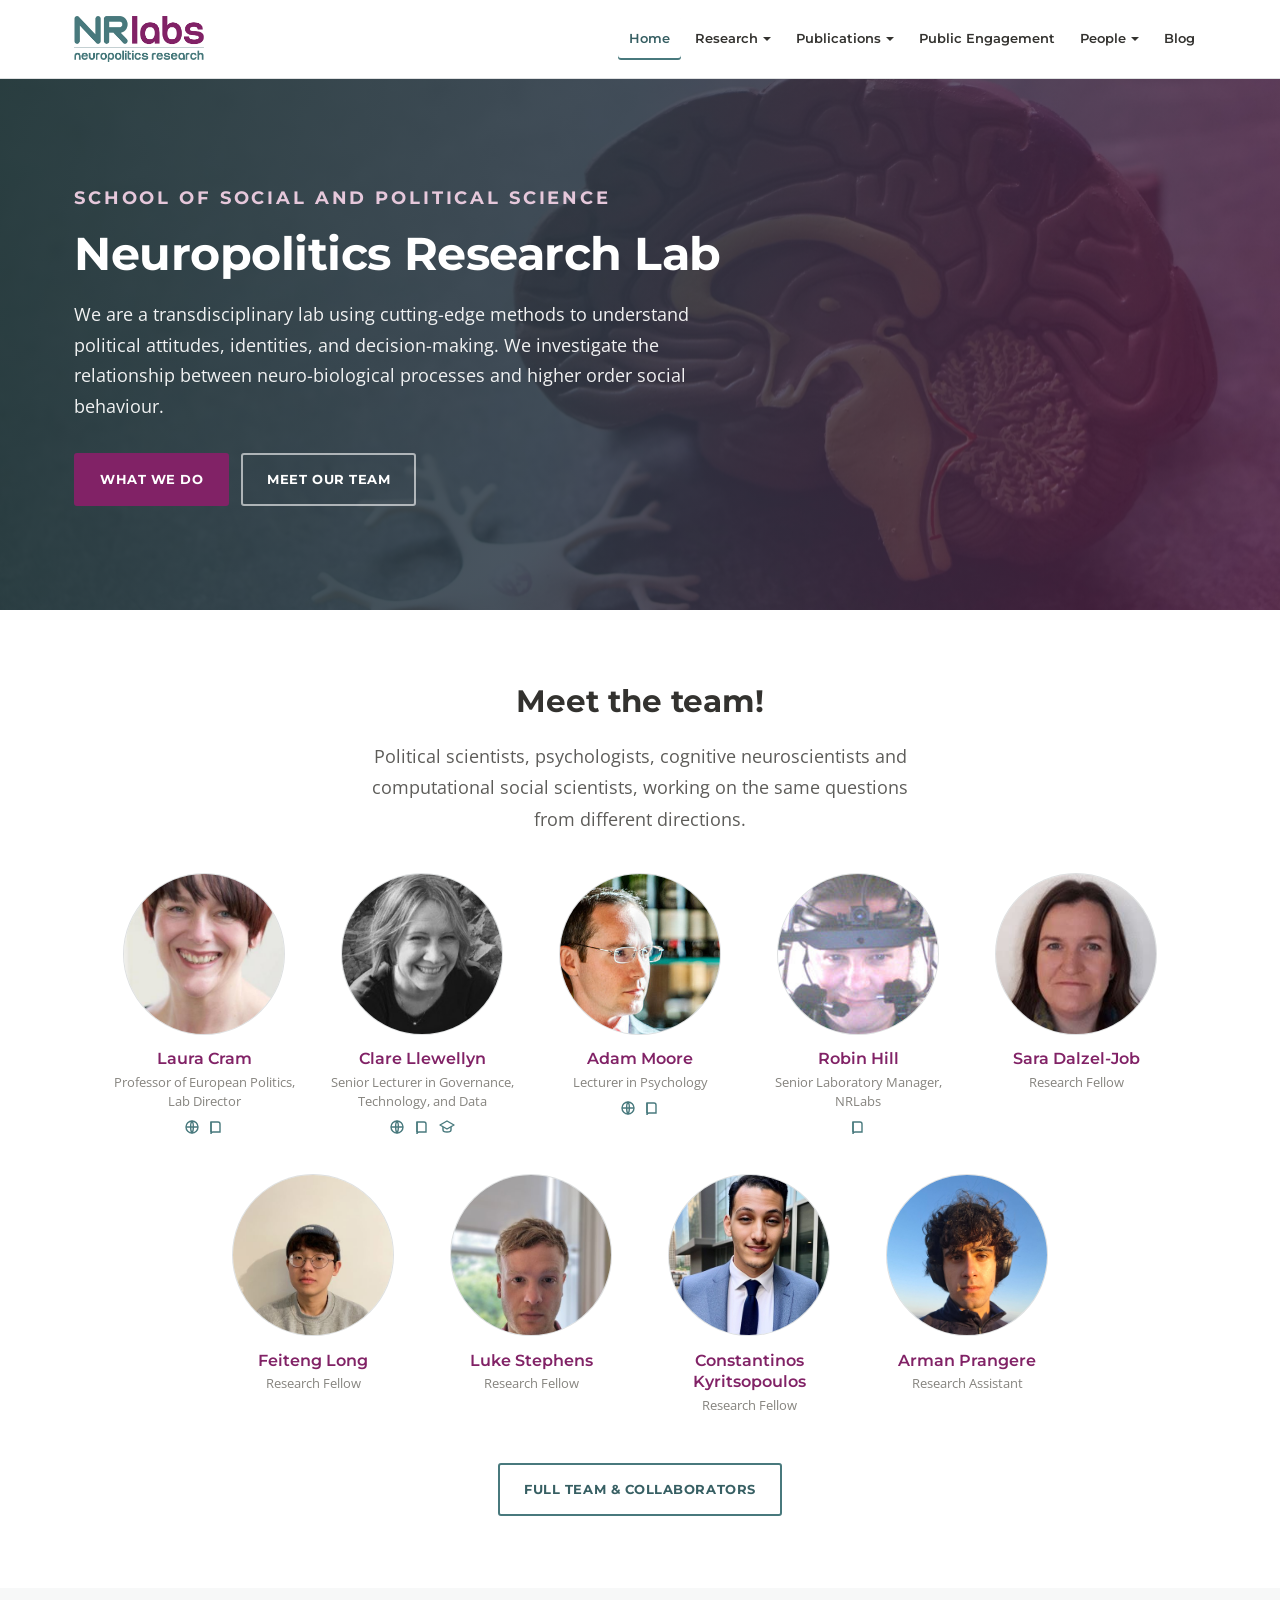
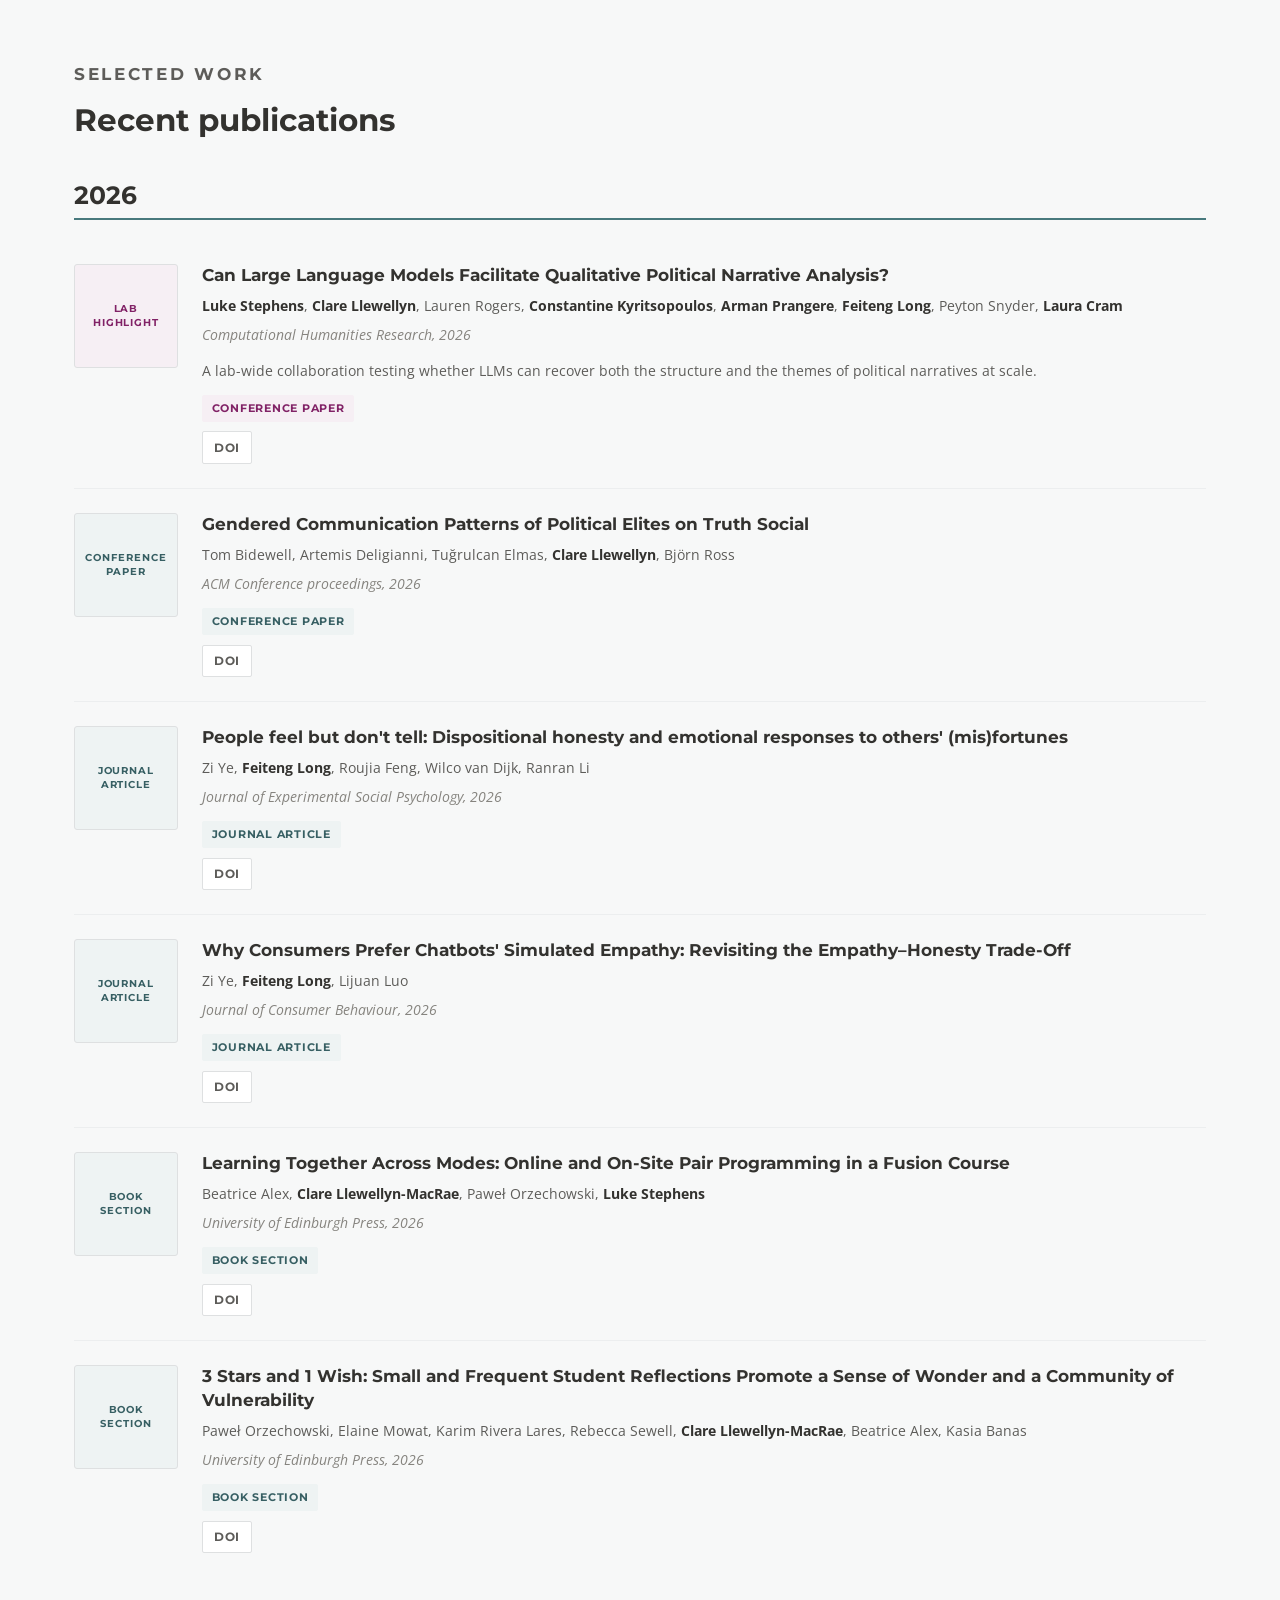
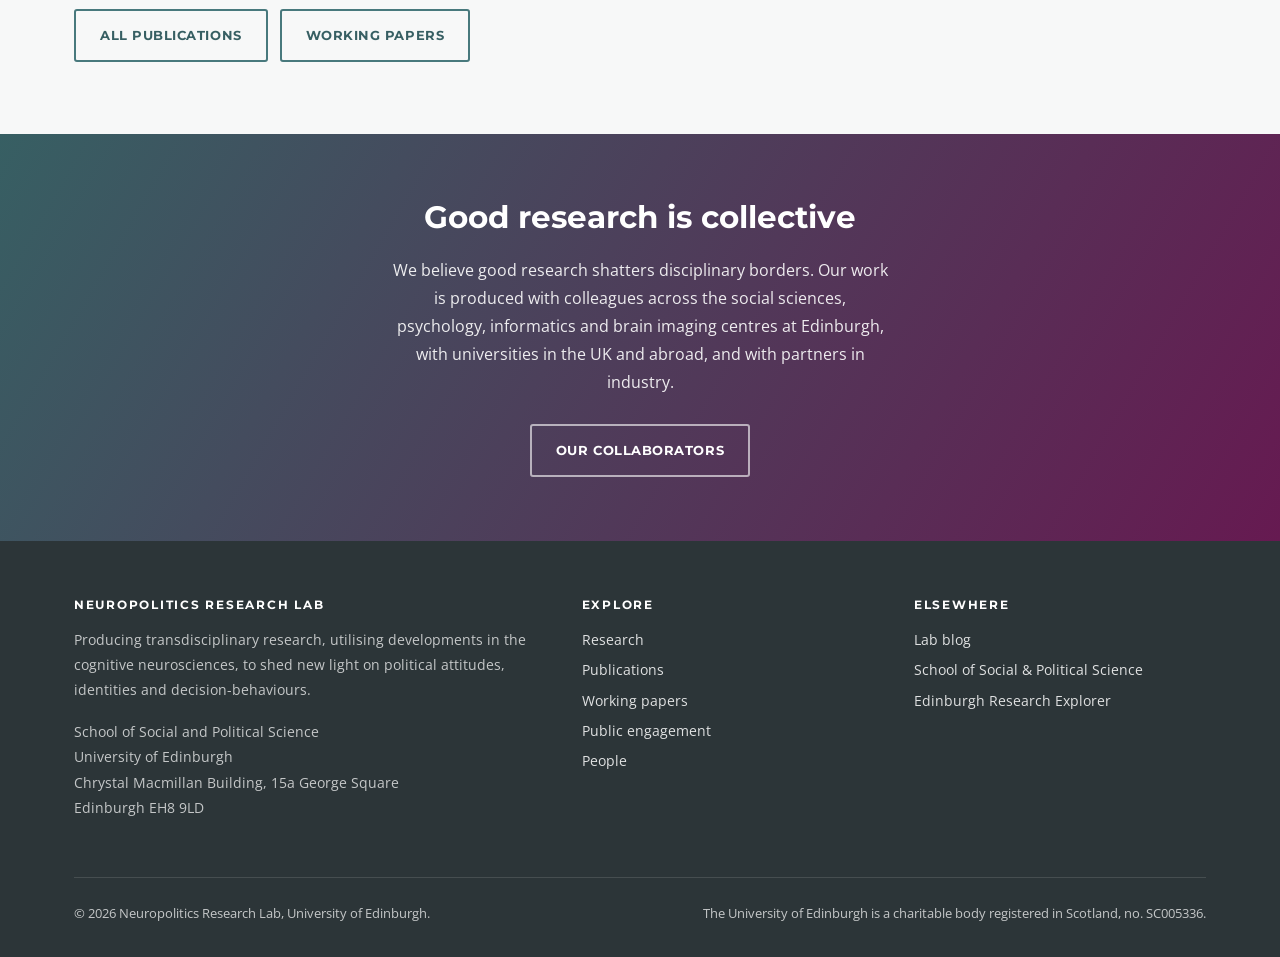
==== commit a2e3fec3: "Use the real logo, centre the team grid, lead the home page with the team Replaces the placeholder w" ====
--- a/index.html
+++ b/index.html
@@ -17,7 +17,7 @@
 <header class="site-header">
   <div class="header-inner">
     <a class="brand" href="index.html" aria-label="NRlabs Neuropolitics Research — home">
-      <img class="brand-logo" src="assets/img/logo.svg" alt="NRlabs — neuropolitics research" width="200" height="66">
+      <img class="brand-logo" src="assets/img/Logo.png" alt="NRlabs — neuropolitics research" width="1000" height="355">
     </a>
     <button class="nav-toggle" type="button" aria-expanded="false" aria-controls="primary-nav" aria-label="Toggle menu">
       <svg width="22" height="22" viewBox="0 0 24 24" fill="none" stroke="currentColor" stroke-width="2" stroke-linecap="round"><path d="M3 6h18M3 12h18M3 18h18"/></svg>
@@ -70,63 +70,20 @@
     </div>
   </section>
 
-  <section class="section">
+  <section class="section" style="text-align:center">
     <div class="wrap">
-      <div class="section-head">
-        <p class="eyebrow">Our research</p>
-        <h2>Four programmes, one question</h2>
-        <p>What is happening in people's brains, minds and bodies when they post comments online,
-        make policy, vote in elections, or decide whether to trust or share &lsquo;fake&rsquo; news?</p>
-      </div>
-
-      <div class="grid grid-4">
-        <a class="card card-topline" href="research.html#behaviour">
-          <h3>Political Behaviour</h3>
-          <p>Measuring spontaneous expression of opinion online alongside the neuro-biological
-          correlates of political behaviour.</p>
-        </a>
-        <a class="card card-topline" href="research.html#policy">
-          <h3>Public Policy</h3>
-          <p>How the policy environment, physiology, personality and inter-group dynamics shape
-          policy decisions and public acceptance.</p>
-        </a>
-        <a class="card card-topline" href="research.html#identity">
-          <h3>Identity</h3>
-          <p>What underpins a sense of social belonging and political obligation, and how implicit
-          triggers shift it.</p>
-        </a>
-        <a class="card card-topline" href="research.html#communication">
-          <h3>Political Communication</h3>
-          <p>How citizens balance accuracy against consistency in an age of &lsquo;fake news&rsquo;
-          and bots.</p>
-        </a>
+      <h2>Meet the team!</h2>
+      <p class="lede" style="max-width:58ch;margin:0 auto 2.5rem">Political scientists,
+      psychologists, cognitive neuroscientists and computational social scientists, working on the
+      same questions from different directions.</p>
+      <div id="home-people"></div>
+      <div class="btn-row" style="justify-content:center;margin-top:2.5rem">
+        <a class="btn btn-outline" href="people.html">Full team &amp; collaborators</a>
       </div>
     </div>
   </section>
 
   <section class="section section-alt">
-    <div class="wrap">
-      <div class="split">
-        <div>
-          <p class="eyebrow">Our methods</p>
-          <h2>From the scanner to the timeline</h2>
-          <p>Our team combines functional brain imaging and psychophysiology with survey
-          experiments, behavioural games and large-scale computational text analysis — including
-          large language models — to explore the mind&ndash;brain&ndash;action nexus in political
-          context.</p>
-          <p>We use these insights to guide public policy practice and enhance public understanding
-          at a national and international level.</p>
-          <a class="arrow-link" href="research.html#methods">See the full method set</a>
-        </div>
-        <figure class="figure">
-          <img src="assets/img/fmri.jpg" alt="An fMRI scan showing brain activation during a working memory task." loading="lazy" width="900" height="500">
-          <figcaption>fMRI scan during working memory tasks.</figcaption>
-        </figure>
-      </div>
-    </div>
-  </section>
-
-  <section class="section">
     <div class="wrap">
       <div class="section-head">
         <p class="eyebrow">Selected work</p>
@@ -194,15 +151,18 @@
 </footer>
 
 <script src="assets/js/main.js"></script>
+<script src="assets/js/people.js"></script>
 <script src="assets/js/publications.js"></script>
 <script>
-  // Home page shows the six most recent items, newest first.
-  var mount = document.getElementById('featured-pubs');
+  // Current members, front and centre. Past members stay on the people page.
+  renderPeopleGrid(document.getElementById('home-people'), { exclude: ['past'], headings: false });
+
+  // Then the six most recent publications, newest first.
   var recent = PUBLICATIONS.slice().sort(function (a, b) {
     if (b.year !== a.year) return b.year - a.year;
     return (b.featured ? 1 : 0) - (a.featured ? 1 : 0);
   }).slice(0, 6);
-  renderPublicationList(mount, recent);
+  renderPublicationList(document.getElementById('featured-pubs'), recent);
 </script>
 </body>
 </html>
--- a/assets/css/style.css
+++ b/assets/css/style.css
@@ -164,6 +164,10 @@
 .has-sub:hover .sub, .has-sub:focus-within .sub { opacity: 1; visibility: visible; transform: none; }
 .sub a { font-weight: 500; font-size: .82rem; padding: .5rem .7rem; }
 
+/* Menus near the right edge open leftwards. A hidden dropdown still occupies
+   layout, so without this the last one pushes the page into horizontal scroll. */
+.nav > ul > li.has-sub:nth-last-child(-n+3) > .sub { left: auto; right: 0; }
+
 /* -------------------------------------------------------------- hero -- */
 
 .hero {
@@ -280,15 +284,16 @@
   text-align: center; color: var(--ink-strong); margin-bottom: 2rem;
 }
 
+/* Flex, not grid: a partial row (4 people in a 5-up layout, or a group of 1)
+   must centre itself. Grid tracks would hold their columns and leave the row
+   hanging to the left. */
 .avatar-grid {
-  display: grid; gap: 2.25rem 1.5rem;
-  grid-template-columns: repeat(auto-fit, minmax(180px, 1fr));
-  justify-items: center;
-}
-/* Cap the track count so a short row stays centred rather than stretching. */
-@media (min-width: 1100px) { .avatar-grid { grid-template-columns: repeat(5, 1fr); } }
-
-.avatar-card { text-align: center; max-width: 210px; }
+  display: flex; flex-wrap: wrap;
+  justify-content: center; align-items: flex-start;
+  gap: 2.5rem 1.75rem;
+}
+
+.avatar-card { width: 190px; text-align: center; }
 
 .avatar-link { display: block; text-decoration: none; }
 .avatar-link:hover, .avatar-link:focus-visible { text-decoration: none; }
@@ -534,8 +539,9 @@
   .pub { grid-template-columns: 1fr; gap: .9rem; }
   .pub-thumb { width: 84px; height: 84px; }
   .card { padding: 1.5rem; }
-  .brand-logo { height: 38px; }
-  .avatar-grid { grid-template-columns: repeat(2, 1fr); gap: 1.75rem 1rem; }
+  .brand-logo { height: 34px; }
+  .avatar-grid { gap: 1.75rem 1rem; }
+  .avatar-card { width: 140px; }
   .avatar { width: 128px; height: 128px; }
   .profile-head-inner { gap: 1.5rem; }
   .profile-photo { width: 140px; height: 140px; flex-basis: 140px; }
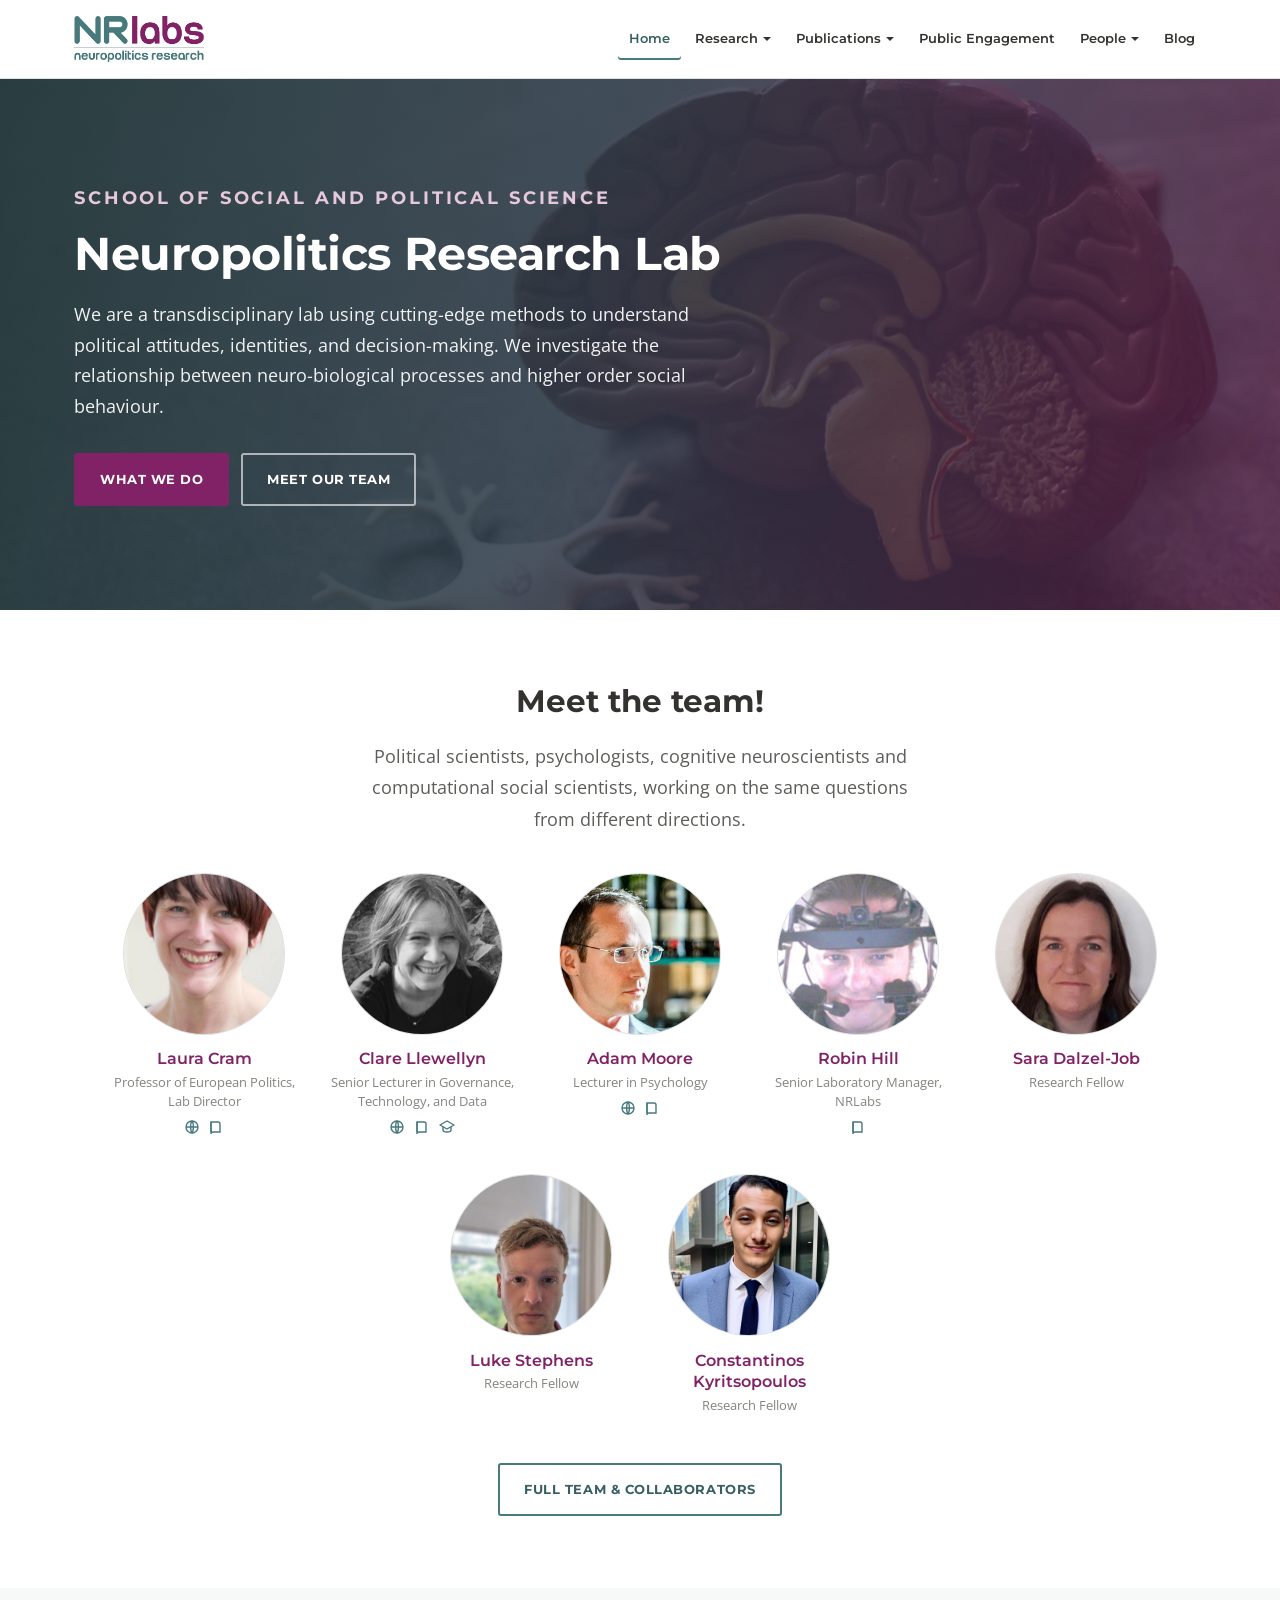
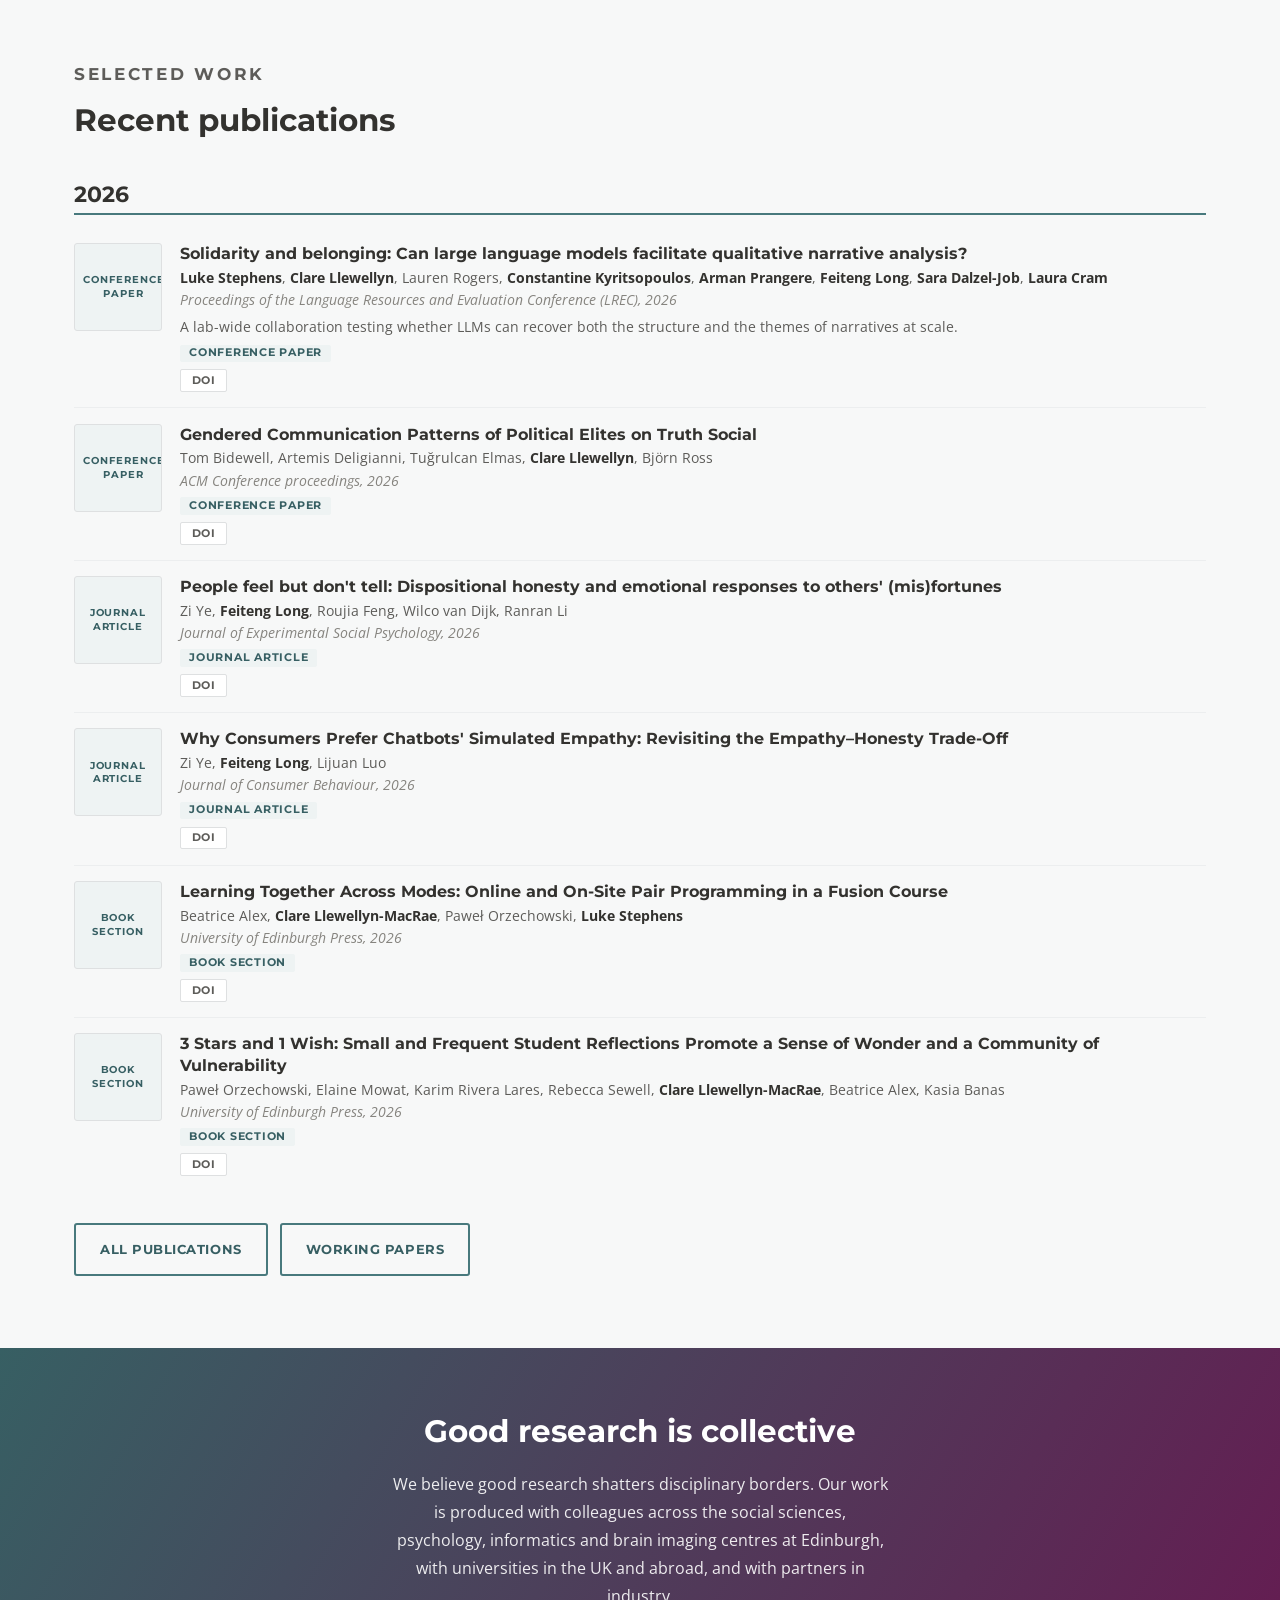
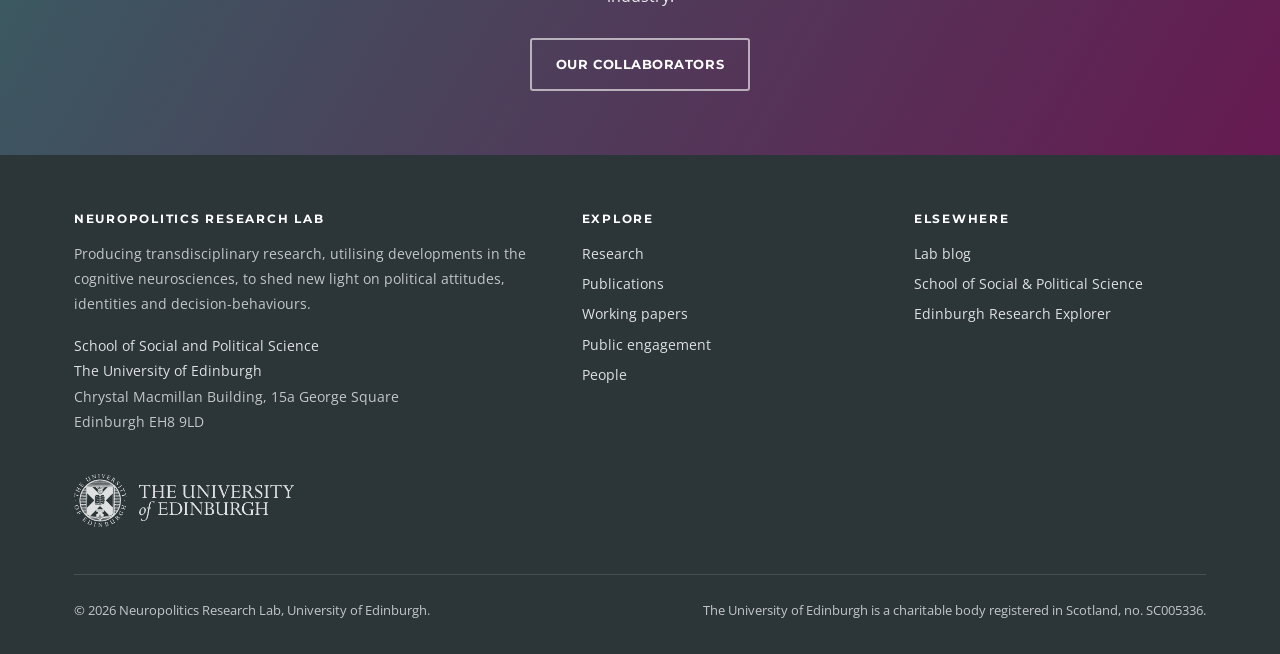
==== commit 4c812805: "Regroup people, add the UoE crest, tighten the publications list Renames the "Past members" group to" ====
--- a/index.html
+++ b/index.html
@@ -119,10 +119,15 @@
         <p>Producing transdisciplinary research, utilising developments in the cognitive
         neurosciences, to shed new light on political attitudes, identities and
         decision-behaviours.</p>
-        <p>School of Social and Political Science<br>
-        University of Edinburgh<br>
+        <p><a href="https://www.sps.ed.ac.uk/" rel="noopener">School of Social and Political Science</a><br>
+        <a href="https://www.ed.ac.uk/" rel="noopener">The University of Edinburgh</a><br>
         Chrystal Macmillan Building, 15a George Square<br>
         Edinburgh EH8 9LD</p>
+
+        <a class="uoe-logo" href="https://www.ed.ac.uk/" rel="noopener"
+           aria-label="The University of Edinburgh — visit the university website">
+          <img src="assets/img/uoe-logo.png" alt="The University of Edinburgh" width="831" height="199" loading="lazy">
+        </a>
       </div>
       <div>
         <h4>Explore</h4>
--- a/assets/css/style.css
+++ b/assets/css/style.css
@@ -387,46 +387,46 @@
 .pub-count { font-size: .85rem; color: var(--ink-soft); margin: 1.5rem 0 .5rem; }
 
 .pub-year-heading {
-  font-family: var(--display); font-size: 1.55rem; font-weight: 700; color: var(--ink-strong);
-  padding-bottom: .4rem; margin: 2.75rem 0 1.25rem; border-bottom: 2px solid var(--green);
-}
-.pub-year-heading:first-of-type { margin-top: .5rem; }
+  font-family: var(--display); font-size: 1.4rem; font-weight: 700; color: var(--ink-strong);
+  padding-bottom: .3rem; margin: 1.9rem 0 .8rem; border-bottom: 2px solid var(--green);
+}
+.pub-year-heading:first-of-type { margin-top: .25rem; }
 
 .pub {
-  display: grid; grid-template-columns: 104px 1fr; gap: 1.5rem;
-  padding: 1.5rem 0; border-bottom: 1px solid var(--rule-soft);
+  display: grid; grid-template-columns: 88px 1fr; gap: 1.15rem;
+  padding: .95rem 0; border-bottom: 1px solid var(--rule-soft);
 }
 .pub:last-child { border-bottom: 0; }
 
 .pub-thumb {
-  width: 104px; height: 104px; border-radius: var(--radius); overflow: hidden;
+  width: 88px; height: 88px; border-radius: var(--radius); overflow: hidden;
   display: grid; place-items: center; text-align: center;
   background: var(--green-wash); border: 1px solid var(--rule);
   font-family: var(--display); font-size: .62rem; font-weight: 700;
   letter-spacing: .1em; text-transform: uppercase; color: var(--green-dark);
   padding: .5rem; line-height: 1.4;
 }
-.pub-thumb.is-purple { background: var(--purple-wash); color: var(--purple); }
-
-.pub-title { font-size: 1.06rem; font-family: var(--display); font-weight: 700; margin-bottom: .35rem; line-height: 1.4; }
-.pub-authors { font-size: .9rem; color: var(--ink); margin-bottom: .3rem; }
+
+/* The page-wide 1.75 line-height is too airy for dense reference entries,
+   so the record sets its own tighter rhythm. */
+.pub-title { font-size: 1.02rem; font-family: var(--display); font-weight: 700; margin-bottom: .2rem; line-height: 1.32; }
+.pub-authors { font-size: .88rem; color: var(--ink); margin-bottom: .12rem; line-height: 1.45; }
 .pub-authors .lab-member { font-weight: 700; color: var(--ink-strong); }
-.pub-venue { font-size: .88rem; color: var(--ink-soft); font-style: italic; margin-bottom: .7rem; }
-.pub-note { font-size: .88rem; color: var(--ink); margin-bottom: .7rem; }
-
-.pub-tags { display: flex; flex-wrap: wrap; gap: .4rem; align-items: center; }
+.pub-venue { font-size: .86rem; color: var(--ink-soft); font-style: italic; margin-bottom: .45rem; line-height: 1.4; }
+.pub-note { font-size: .86rem; color: var(--ink); margin-bottom: .45rem; line-height: 1.5; }
+
+.pub-tags { display: flex; flex-wrap: wrap; gap: .4rem; align-items: center; line-height: 1; }
 .tag {
-  font-family: var(--display); font-size: .68rem; font-weight: 700; letter-spacing: .07em;
-  text-transform: uppercase; padding: .25rem .6rem; border-radius: 2px;
+  font-family: var(--display); font-size: .66rem; font-weight: 700; letter-spacing: .07em;
+  text-transform: uppercase; padding: .22rem .55rem; border-radius: 2px;
   background: var(--green-wash); color: var(--green-dark);
 }
-.tag-purple { background: var(--purple-wash); color: var(--purple); }
 .tag-open { background: #eaf4ec; color: #256c39; }
 
-.pub-links { display: flex; flex-wrap: wrap; gap: .4rem; margin-top: .6rem; }
+.pub-links { display: flex; flex-wrap: wrap; gap: .35rem; margin-top: .45rem; line-height: 1; }
 .pub-link {
-  font-family: var(--display); font-size: .72rem; font-weight: 700; letter-spacing: .05em;
-  text-transform: uppercase; padding: .32rem .7rem;
+  font-family: var(--display); font-size: .7rem; font-weight: 700; letter-spacing: .05em;
+  text-transform: uppercase; padding: .3rem .65rem;
   border: 1px solid var(--rule); border-radius: 2px; color: var(--ink); background: #fff;
 }
 .pub-link:hover, .pub-link:focus-visible { background: var(--green); border-color: var(--green); color: #fff; text-decoration: none; }
@@ -489,6 +489,17 @@
 .site-footer a { color: rgba(255, 255, 255, .85); }
 .site-footer a:hover { color: #fff; }
 .site-footer ul { list-style: none; padding: 0; }
+
+/* University of Edinburgh crest. The official file is black on transparent;
+   inverting it yields the standard white-on-dark treatment for the footer. */
+.uoe-logo { display: inline-block; margin-top: 1.5rem; }
+.uoe-logo img {
+  width: 220px; height: auto;
+  filter: brightness(0) invert(1);
+  opacity: .85;
+  transition: opacity .15s ease;
+}
+.uoe-logo:hover img, .uoe-logo:focus-visible img { opacity: 1; }
 .footer-grid { display: grid; gap: 2.5rem; grid-template-columns: 1.6fr 1fr 1fr; }
 .footer-bottom {
   margin-top: 2.5rem; padding-top: 1.5rem; border-top: 1px solid rgba(255, 255, 255, .12);
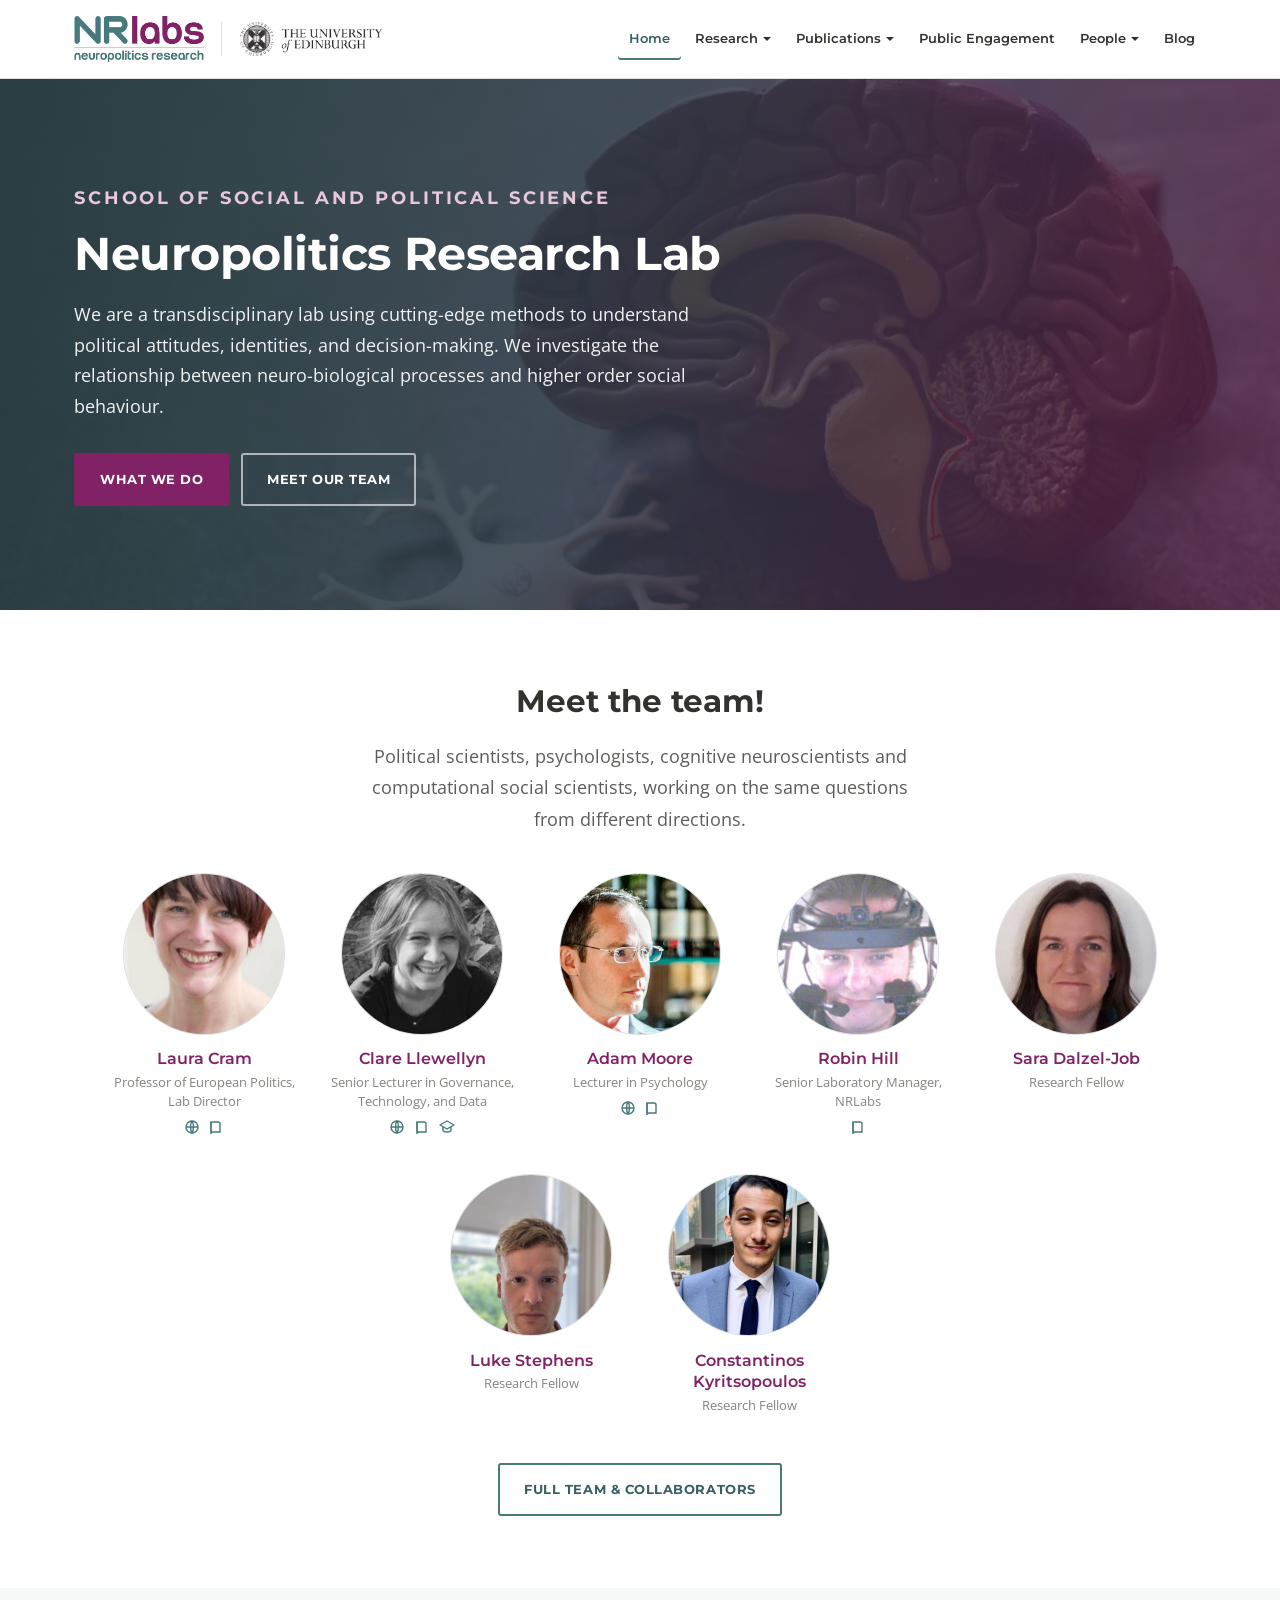
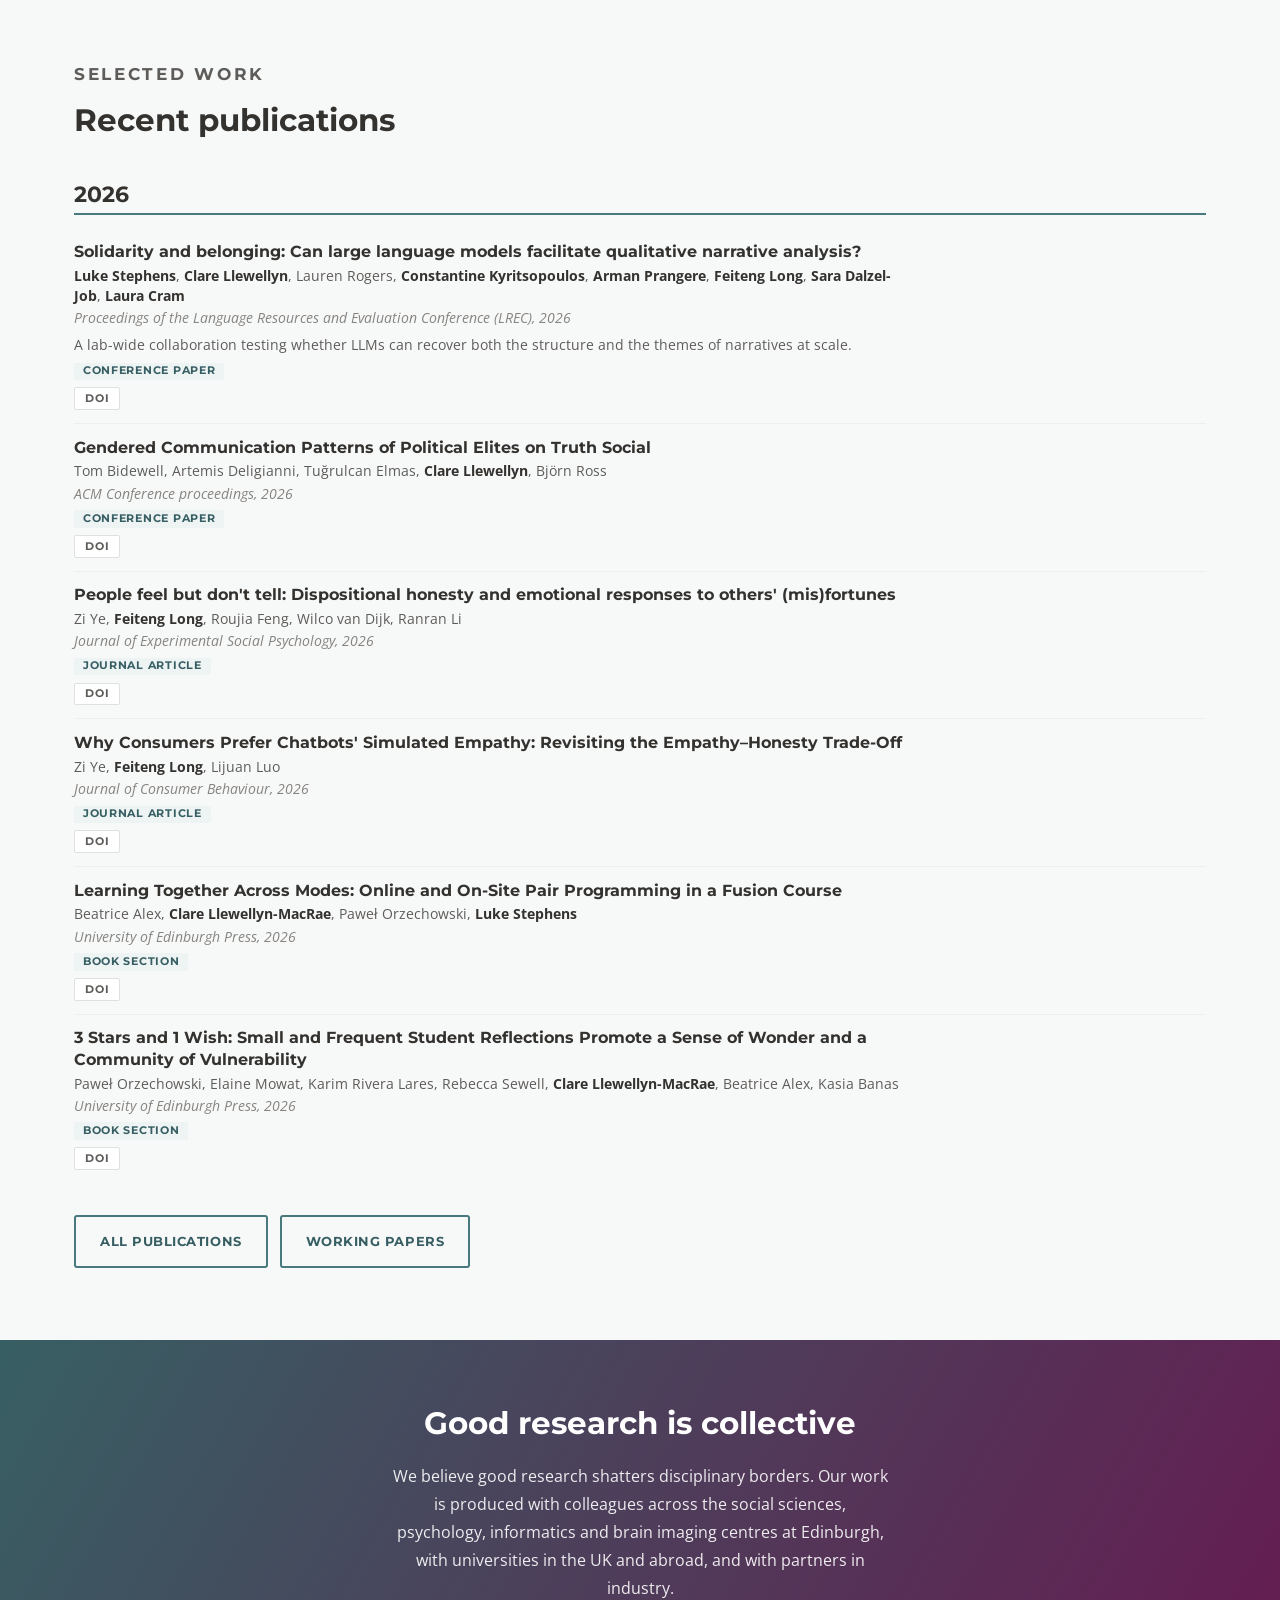
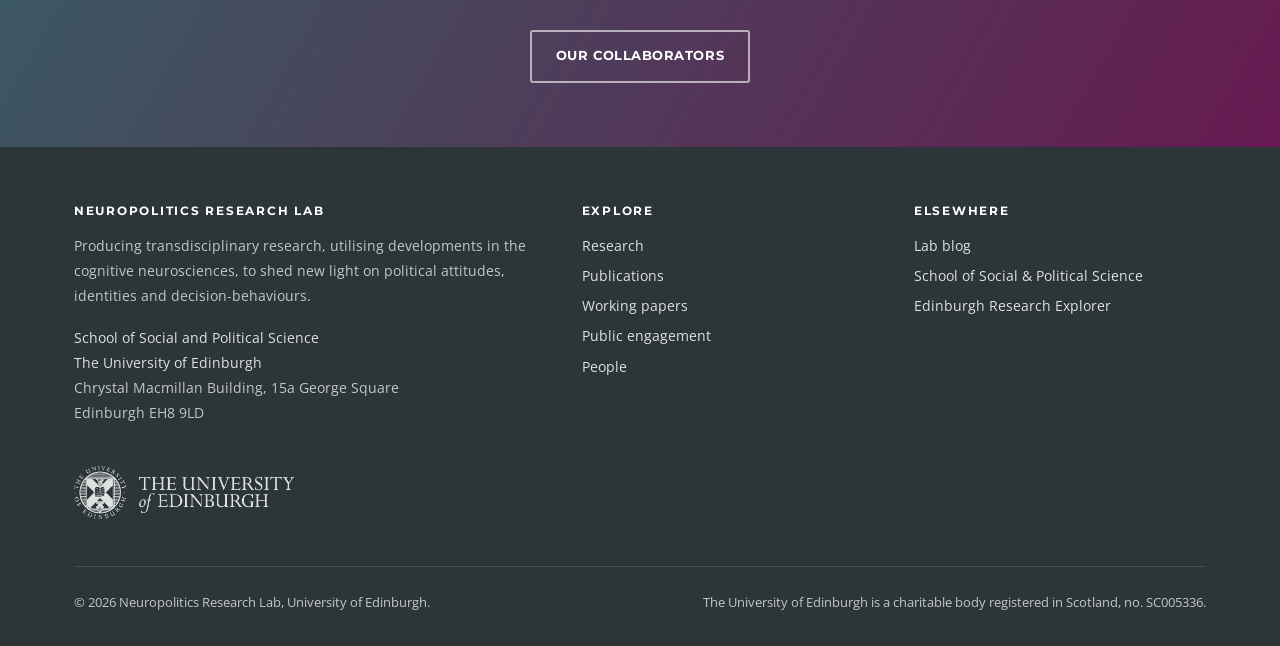
==== commit 404457da: "Pair the University crest with the NRlabs wordmark in the header The crest sits to the right of the " ====
--- a/index.html
+++ b/index.html
@@ -16,9 +16,15 @@
 
 <header class="site-header">
   <div class="header-inner">
-    <a class="brand" href="index.html" aria-label="NRlabs Neuropolitics Research — home">
-      <img class="brand-logo" src="assets/img/Logo.png" alt="NRlabs — neuropolitics research" width="1000" height="355">
-    </a>
+    <div class="brand-group">
+      <a class="brand" href="index.html" aria-label="NRlabs Neuropolitics Research — home">
+        <img class="brand-logo" src="assets/img/Logo.png" alt="NRlabs — neuropolitics research" width="1000" height="355">
+      </a>
+      <a class="brand-partner" href="https://www.ed.ac.uk/" rel="noopener"
+         aria-label="The University of Edinburgh — visit the university website">
+        <img src="assets/img/uoe-logo.png" alt="The University of Edinburgh" width="831" height="199">
+      </a>
+    </div>
     <button class="nav-toggle" type="button" aria-expanded="false" aria-controls="primary-nav" aria-label="Toggle menu">
       <svg width="22" height="22" viewBox="0 0 24 24" fill="none" stroke="currentColor" stroke-width="2" stroke-linecap="round"><path d="M3 6h18M3 12h18M3 18h18"/></svg>
     </button>
--- a/assets/css/style.css
+++ b/assets/css/style.css
@@ -123,12 +123,25 @@
   display: flex; align-items: center; gap: 1.5rem; min-height: 78px;
 }
 
-.brand { display: flex; align-items: center; text-decoration: none; margin-right: auto; }
+/* NRlabs wordmark paired with the University crest, divider between. */
+.brand-group { display: flex; align-items: center; gap: 1.1rem; margin-right: auto; }
+
+.brand { display: flex; align-items: center; text-decoration: none; }
 .brand:hover { text-decoration: none; }
 
-/* The NRlabs wordmark. Height is what matters — width follows the aspect
-   ratio, so a replacement logo file of any proportion still sits correctly. */
+/* Height is what matters — width follows the aspect ratio, so a replacement
+   logo file of any proportion still sits correctly. */
 .brand-logo { height: 46px; width: auto; display: block; }
+
+.brand-partner {
+  display: flex; align-items: center;
+  padding-left: 1.1rem; border-left: 1px solid var(--rule);
+}
+.brand-partner img { height: 34px; width: auto; display: block; opacity: .9; transition: opacity .15s ease; }
+.brand-partner:hover img, .brand-partner:focus-visible img { opacity: 1; }
+
+/* The nav needs the room below this width; the crest stays in the footer. */
+@media (max-width: 1080px) { .brand-partner { display: none; } }
 
 /* ---------------------------------------------------------------- nav -- */
 
@@ -392,20 +405,17 @@
 }
 .pub-year-heading:first-of-type { margin-top: .25rem; }
 
+/* No thumbnail column: it duplicated the type tag and imposed a minimum
+   entry height, so entries ran taller than their content needed. Records now
+   use the full width, which also means author lists wrap onto fewer lines. */
 .pub {
-  display: grid; grid-template-columns: 88px 1fr; gap: 1.15rem;
-  padding: .95rem 0; border-bottom: 1px solid var(--rule-soft);
+  padding: .8rem 0; border-bottom: 1px solid var(--rule-soft);
 }
 .pub:last-child { border-bottom: 0; }
 
-.pub-thumb {
-  width: 88px; height: 88px; border-radius: var(--radius); overflow: hidden;
-  display: grid; place-items: center; text-align: center;
-  background: var(--green-wash); border: 1px solid var(--rule);
-  font-family: var(--display); font-size: .62rem; font-weight: 700;
-  letter-spacing: .1em; text-transform: uppercase; color: var(--green-dark);
-  padding: .5rem; line-height: 1.4;
-}
+/* Keeps long author lists from stretching to an unreadable line length on
+   wide screens, without narrowing the column the rest of the entry uses. */
+.pub-body { max-width: 92ch; }
 
 /* The page-wide 1.75 line-height is too airy for dense reference entries,
    so the record sets its own tighter rhythm. */
@@ -547,8 +557,7 @@
   .footer-grid { grid-template-columns: 1fr; gap: 2rem; }
   .person { grid-template-columns: 1fr; }
   .person-photo { width: 130px; height: 130px; }
-  .pub { grid-template-columns: 1fr; gap: .9rem; }
-  .pub-thumb { width: 84px; height: 84px; }
+  .pub { padding: .7rem 0; }
   .card { padding: 1.5rem; }
   .brand-logo { height: 34px; }
   .avatar-grid { gap: 1.75rem 1rem; }
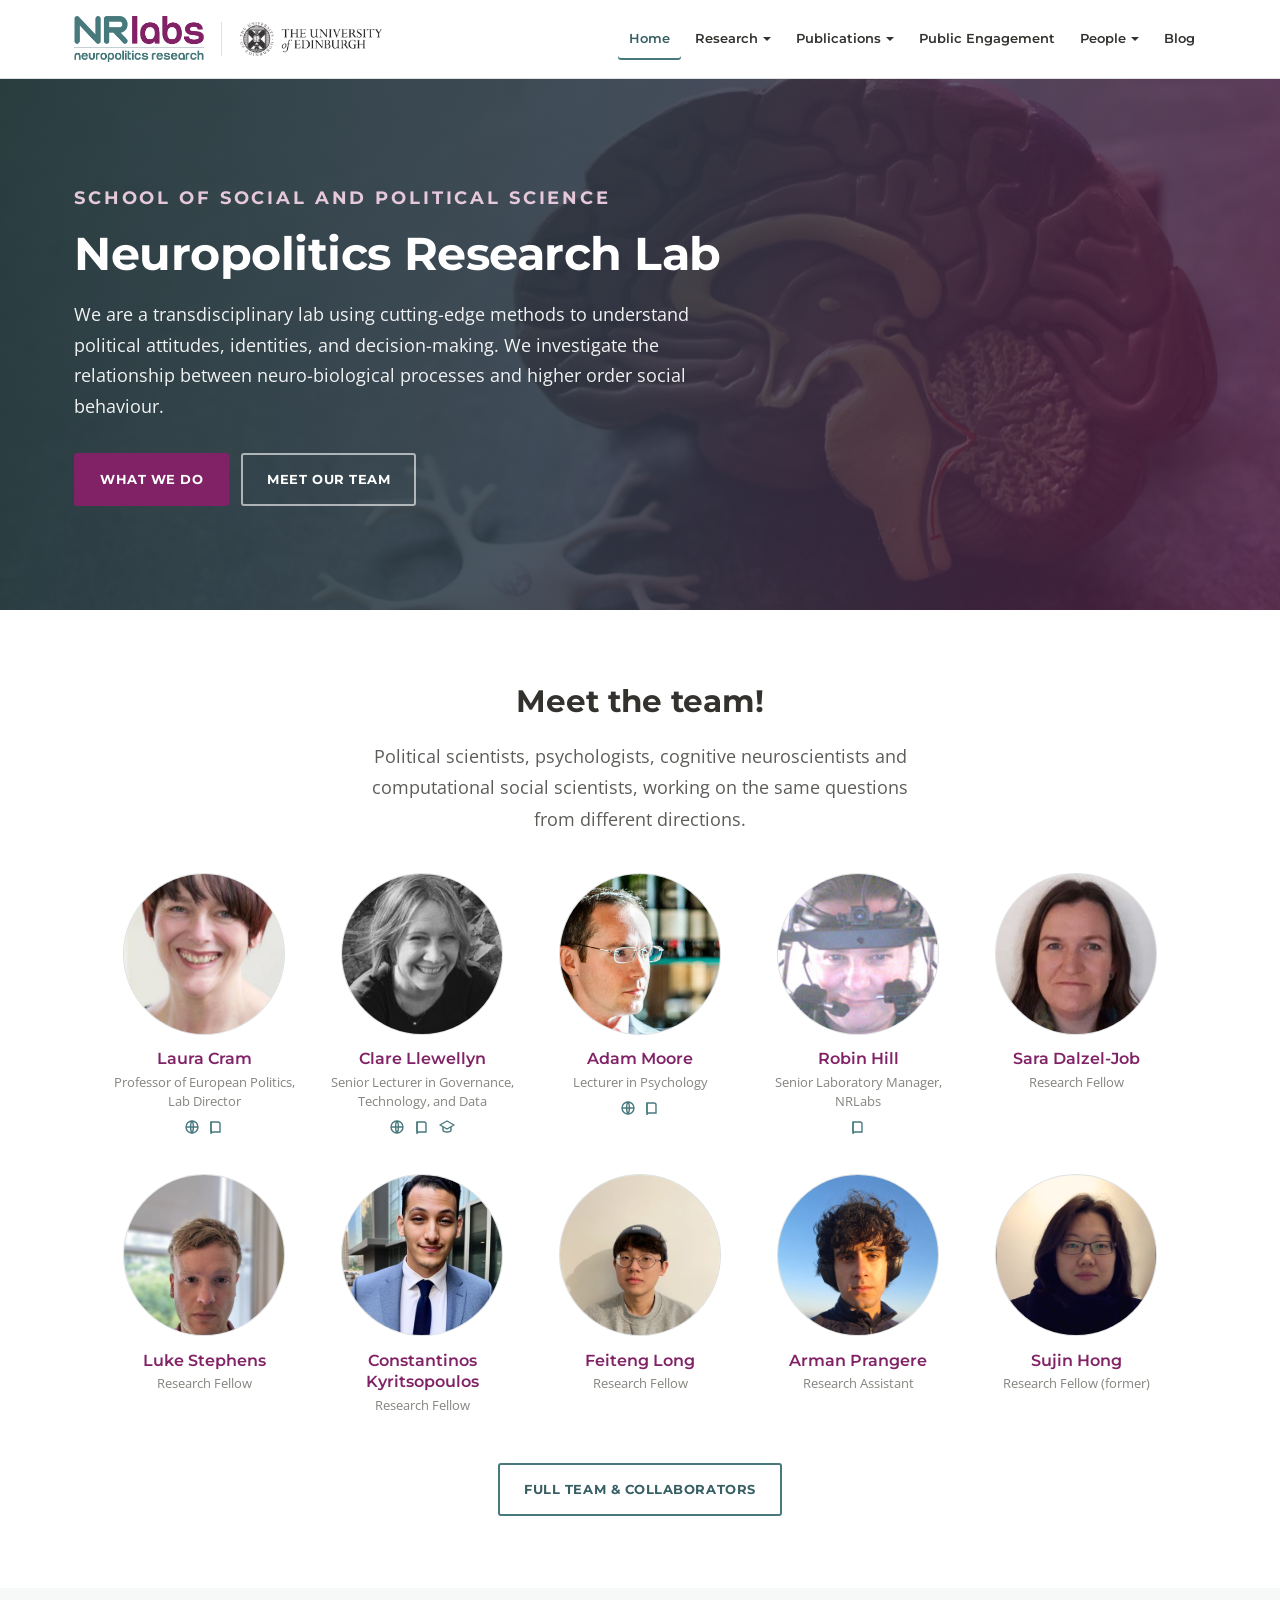
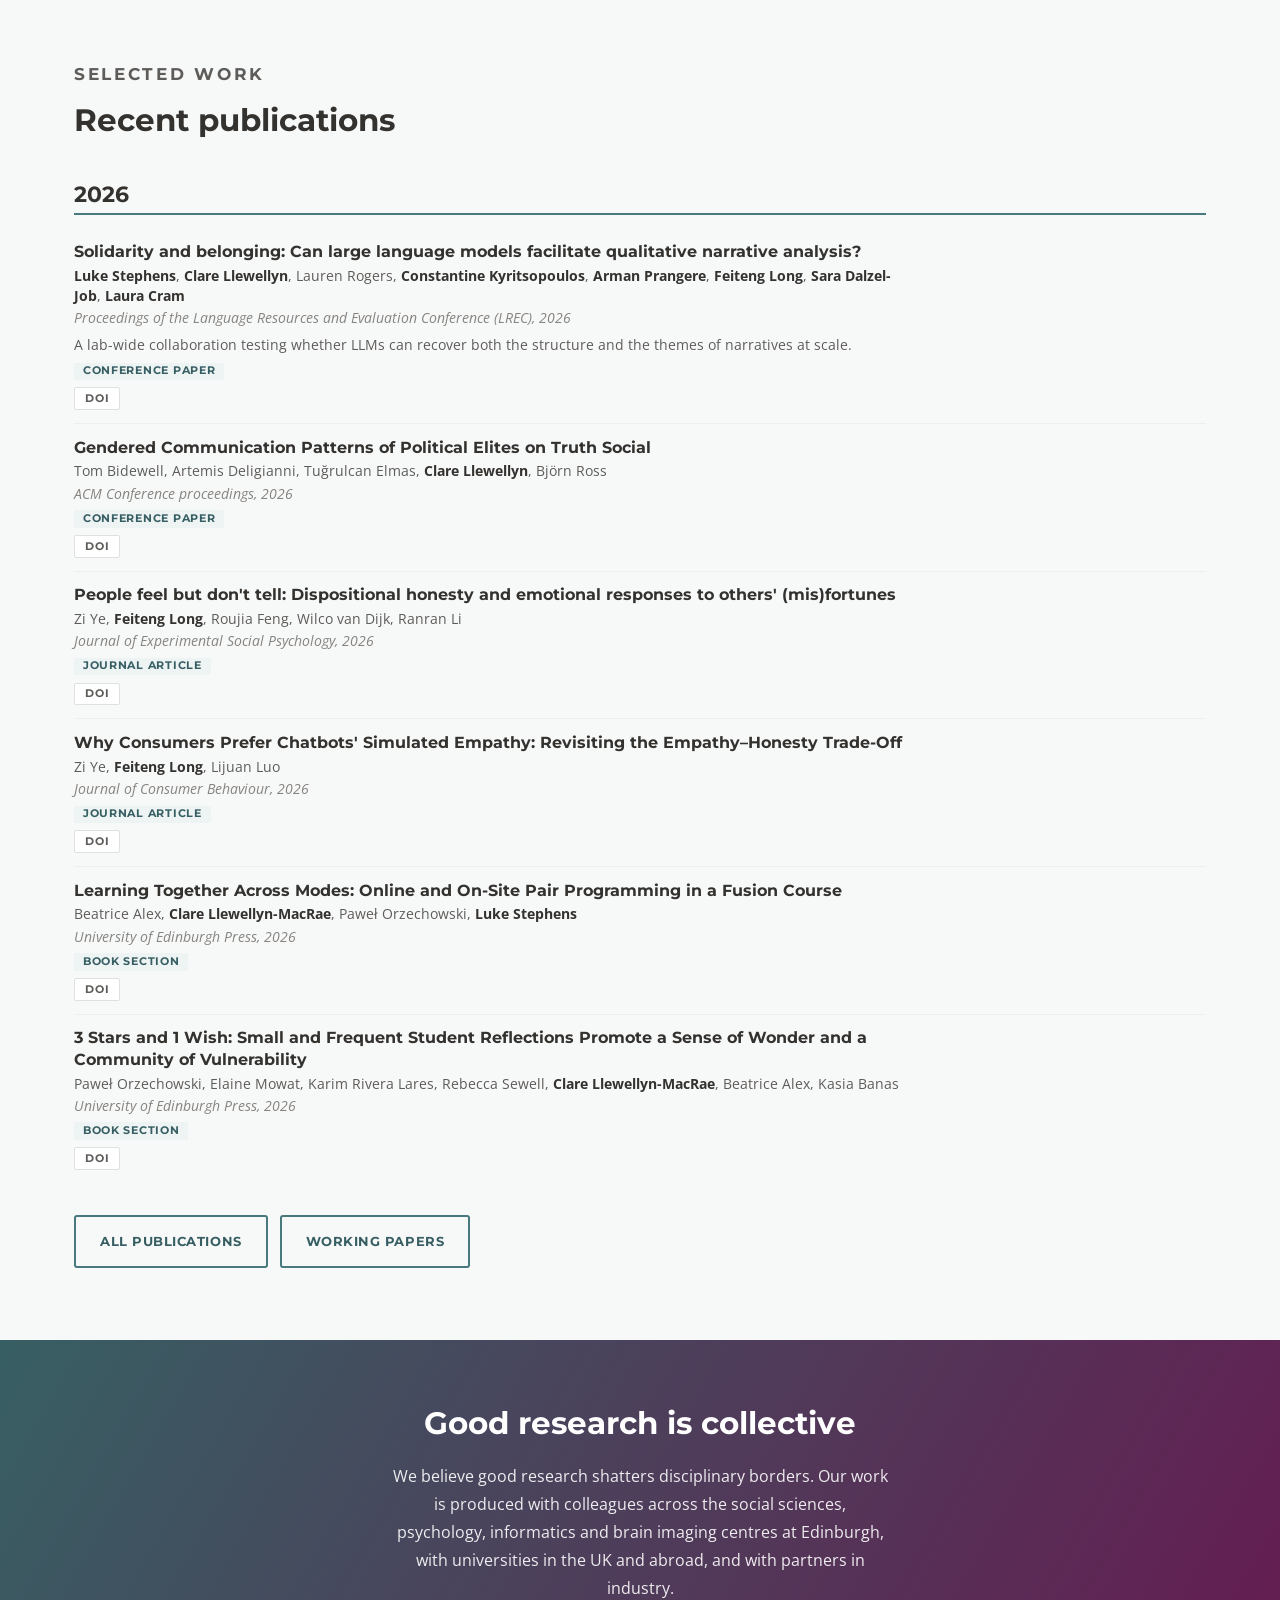
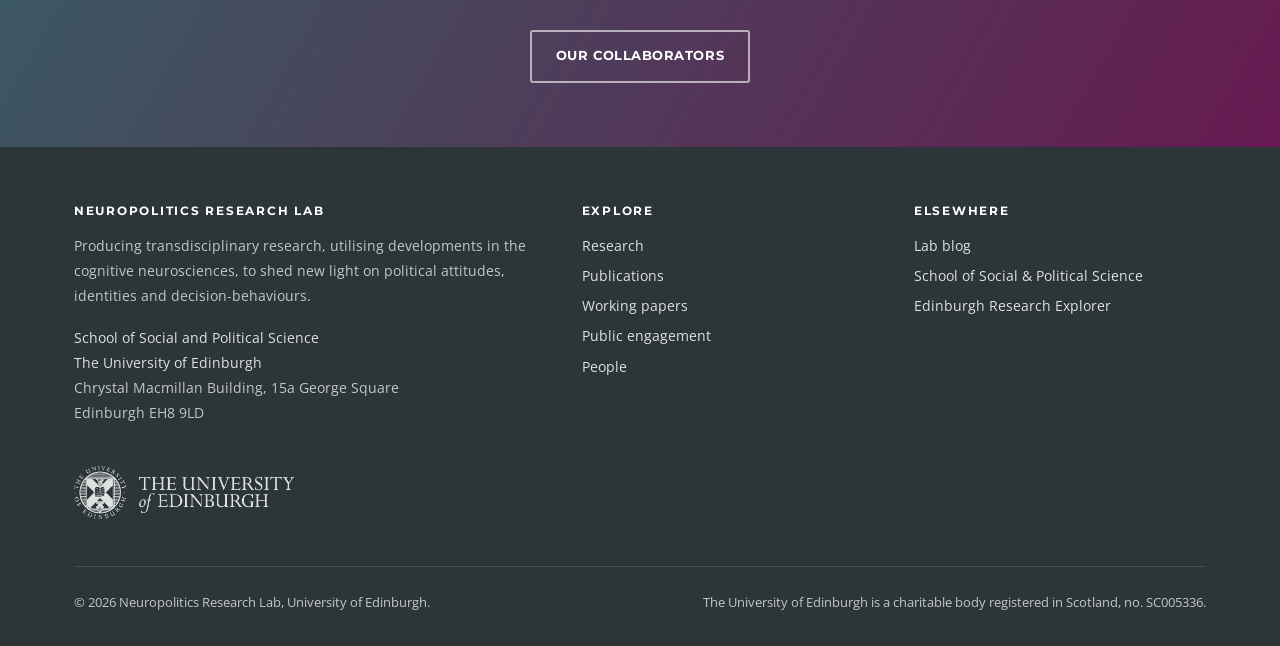
==== commit b1fc3b9c: "Show everyone on the home page Drops the exclusion that kept continuing collaborators and past membe" ====
--- a/index.html
+++ b/index.html
@@ -22,7 +22,7 @@
       </a>
       <a class="brand-partner" href="https://www.ed.ac.uk/" rel="noopener"
          aria-label="The University of Edinburgh — visit the university website">
-        <img src="assets/img/uoe-logo.png" alt="The University of Edinburgh" width="831" height="199">
+        <img src="assets/img/uoe-logo-colour.png" alt="The University of Edinburgh" width="831" height="199" onerror="this.onerror=null;this.src='assets/img/uoe-logo.png'">
       </a>
     </div>
     <button class="nav-toggle" type="button" aria-expanded="false" aria-controls="primary-nav" aria-label="Toggle menu">
@@ -165,8 +165,9 @@
 <script src="assets/js/people.js"></script>
 <script src="assets/js/publications.js"></script>
 <script>
-  // Current members, front and centre. Past members stay on the people page.
-  renderPeopleGrid(document.getElementById('home-people'), { exclude: ['past'], headings: false });
+  // Everyone, in one flat grid — no groupings drawn here. The people page
+  // carries the roles and the current/past distinction.
+  renderPeopleGrid(document.getElementById('home-people'), { headings: false });
 
   // Then the six most recent publications, newest first.
   var recent = PUBLICATIONS.slice().sort(function (a, b) {
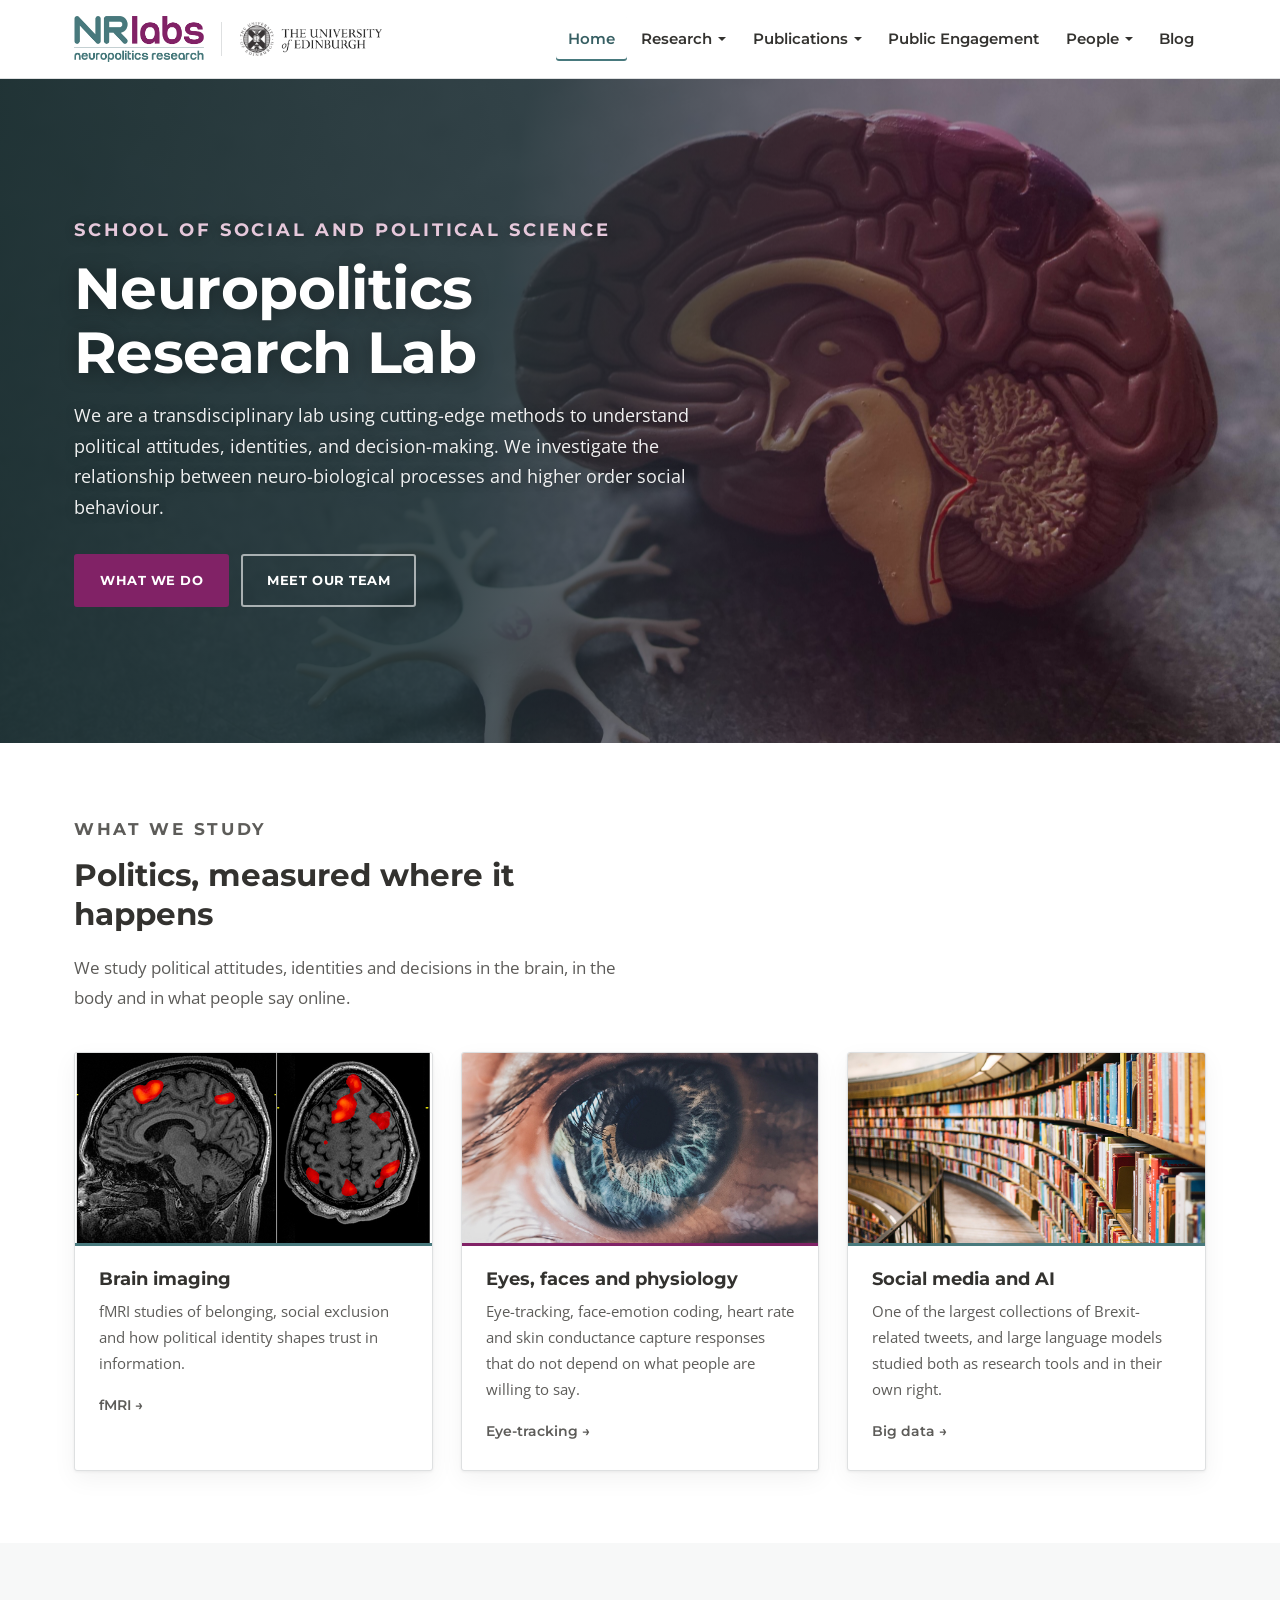
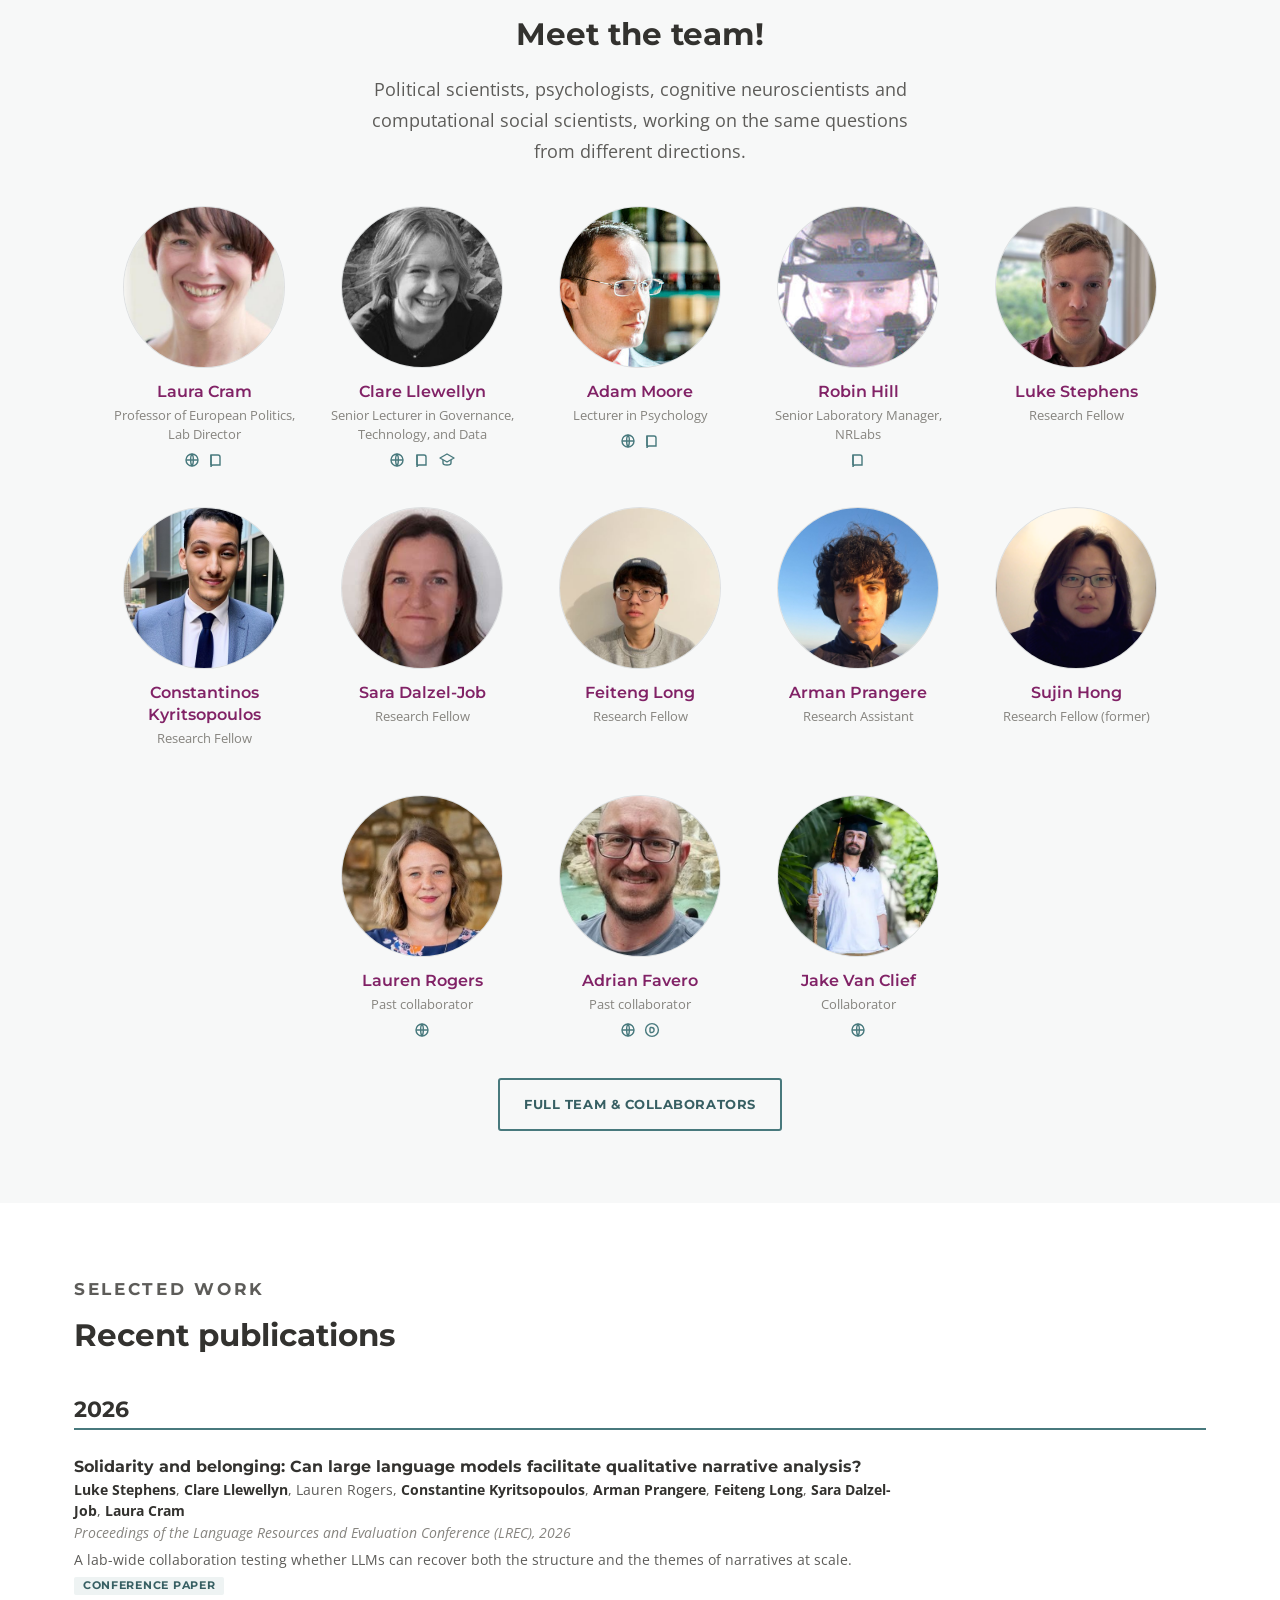
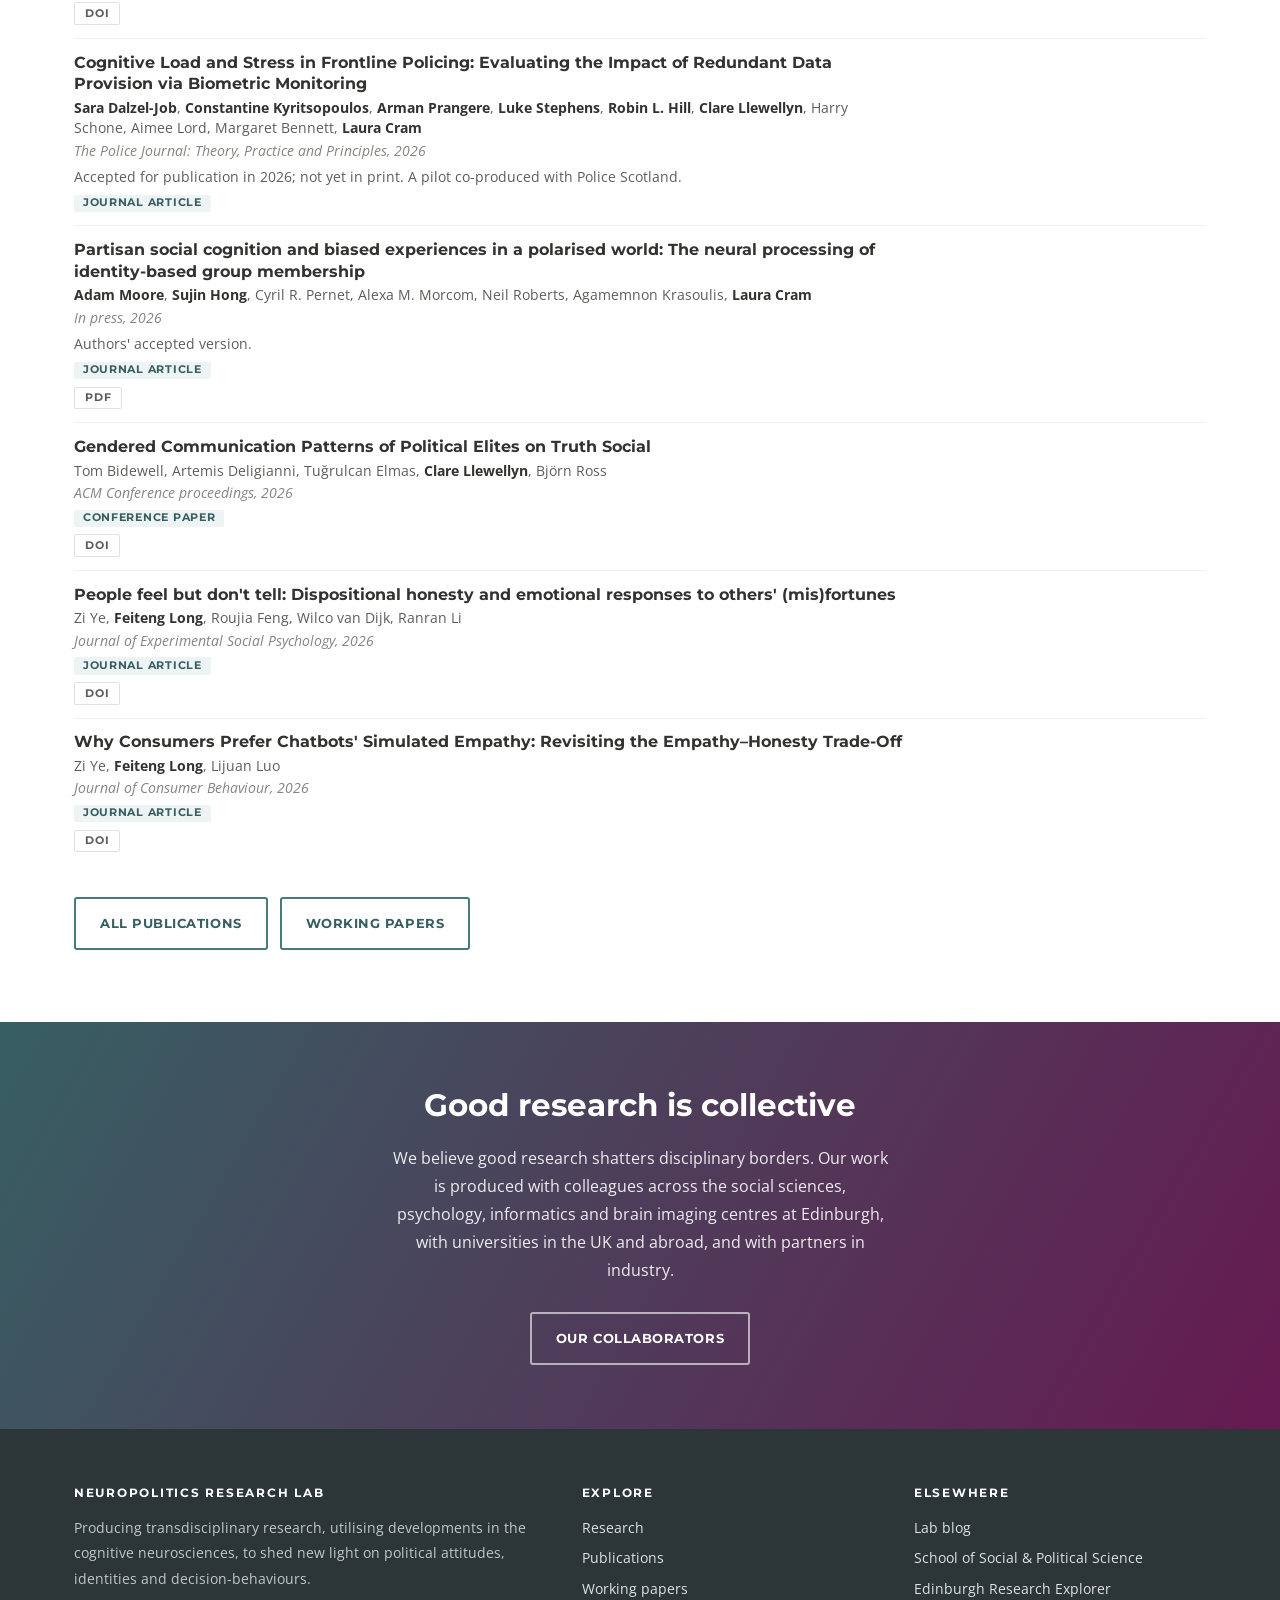
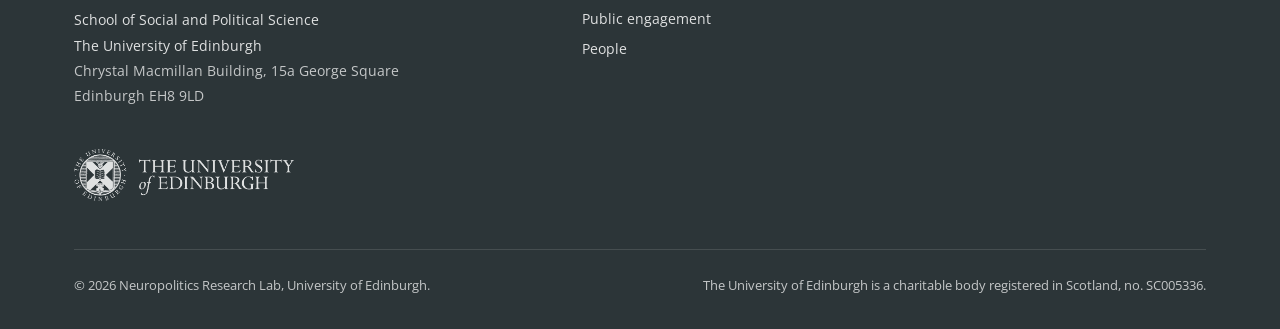
==== commit 84556d42: "Home: add a 'What we study' strip of three linked cards Co-Authored-By: Claude Fable 5.2 <noreply@an" ====
--- a/index.html
+++ b/index.html
@@ -76,7 +76,47 @@
     </div>
   </section>
 
-  <section class="section" style="text-align:center">
+  <section class="section">
+    <div class="wrap">
+      <div class="section-head">
+        <p class="eyebrow">What we study</p>
+        <h2>Politics, measured where it happens</h2>
+        <p>We study political attitudes, identities and decisions in the brain, in the body and
+        in what people say online.</p>
+      </div>
+      <div class="study-grid">
+        <a class="study-card" href="research.html#fmri">
+          <img src="assets/img/fmri.jpg" alt="" loading="lazy" width="900" height="500">
+          <div class="study-body">
+            <h3>Brain imaging</h3>
+            <p>fMRI studies of belonging, social exclusion and how political identity shapes
+            trust in information.</p>
+            <span class="arrow-link">fMRI</span>
+          </div>
+        </a>
+        <a class="study-card" href="research.html#face">
+          <img src="assets/img/eye-tracking.jpg" alt="" loading="lazy" width="900" height="500">
+          <div class="study-body">
+            <h3>Eyes, faces and physiology</h3>
+            <p>Eye-tracking, face-emotion coding, heart rate and skin conductance capture
+            responses that do not depend on what people are willing to say.</p>
+            <span class="arrow-link">Eye-tracking</span>
+          </div>
+        </a>
+        <a class="study-card" href="research.html#data">
+          <img src="assets/img/publications.jpg" alt="" loading="lazy" width="900" height="500">
+          <div class="study-body">
+            <h3>Social media and AI</h3>
+            <p>One of the largest collections of Brexit-related tweets, and large language
+            models studied both as research tools and in their own right.</p>
+            <span class="arrow-link">Big data</span>
+          </div>
+        </a>
+      </div>
+    </div>
+  </section>
+
+  <section class="section section-alt" style="text-align:center">
     <div class="wrap">
       <h2>Meet the team!</h2>
       <p class="lede" style="max-width:58ch;margin:0 auto 2.5rem">Political scientists,
@@ -89,7 +129,7 @@
     </div>
   </section>
 
-  <section class="section section-alt">
+  <section class="section">
     <div class="wrap">
       <div class="section-head">
         <p class="eyebrow">Selected work</p>
--- a/assets/css/style.css
+++ b/assets/css/style.css
@@ -156,8 +156,8 @@
 .nav li { margin: 0; position: relative; }
 
 .nav a {
-  display: block; padding: .55rem .7rem;
-  font-family: var(--display); font-size: .84rem; font-weight: 600;
+  display: block; padding: .55rem .75rem;
+  font-family: var(--display); font-size: .95rem; font-weight: 600;
   color: var(--ink-strong); border-radius: var(--radius); white-space: nowrap;
 }
 .nav a:hover, .nav a:focus-visible { color: var(--purple); background: var(--purple-wash); text-decoration: none; }
@@ -185,16 +185,17 @@
 
 .hero {
   position: relative; color: #fff; overflow: hidden;
-  background: #24393b url('../img/hero-brain.jpg') center 35% / cover no-repeat;
+  background: #24393b url('../img/hero-brain.jpg') right 40% / cover no-repeat;
 }
 .hero::after {
   content: ''; position: absolute; inset: 0;
-  background: linear-gradient(105deg, rgba(30, 52, 54, .93) 0%, rgba(45, 58, 72, .86) 45%, rgba(90, 30, 74, .74) 100%);
-}
-.hero > .wrap { position: relative; z-index: 1; padding-top: 6.5rem; padding-bottom: 6.5rem; }
+  background: linear-gradient(100deg, rgba(24, 44, 46, .95) 0%, rgba(30, 48, 54, .88) 38%, rgba(60, 34, 66, .45) 68%, rgba(90, 30, 74, .18) 100%);
+}
+.hero > .wrap { position: relative; z-index: 1; padding-top: 8.5rem; padding-bottom: 8.5rem; }
 .hero-inner { max-width: 42rem; }
 .hero .eyebrow { color: #e6c8db; }
-.hero h1 { color: #fff; margin-bottom: 1rem; }
+.hero h1 { color: #fff; margin-bottom: 1rem; font-size: clamp(2.3rem, 5vw, 3.6rem); line-height: 1.1; text-shadow: 0 2px 18px rgba(0, 0, 0, .35); }
+.hero p { text-shadow: 0 1px 10px rgba(0, 0, 0, .35); }
 .hero p { color: rgba(255, 255, 255, .93); font-size: 1.12rem; line-height: 1.7; }
 .hero .btn-row { margin-top: 2rem; }
 
@@ -205,6 +206,22 @@
 }
 .page-hero h1 { margin-bottom: .5rem; }
 .page-hero p { max-width: 64ch; margin-bottom: 0; font-size: 1.08rem; }
+
+/* ------------------------------------------------------- study cards -- */
+
+.study-grid { display: grid; gap: 1.75rem; grid-template-columns: repeat(auto-fit, minmax(260px, 1fr)); }
+.study-card {
+  display: flex; flex-direction: column; background: #fff; color: inherit; text-decoration: none;
+  border: 1px solid var(--rule); border-radius: var(--radius); overflow: hidden;
+  box-shadow: var(--shadow); transition: box-shadow .2s ease, transform .2s ease;
+}
+.study-card:hover, .study-card:focus-visible { box-shadow: var(--shadow-lift); transform: translateY(-4px); text-decoration: none; }
+.study-card img { width: 100%; height: 190px; object-fit: cover; display: block; }
+.study-body { padding: 1.4rem 1.5rem 1.6rem; border-top: 3px solid var(--green); }
+.study-card:nth-child(2) .study-body { border-top-color: var(--purple); }
+.study-body h3 { font-size: 1.12rem; margin-bottom: .45rem; }
+.study-body p { font-size: .93rem; color: var(--ink); margin-bottom: .9rem; }
+.study-card:hover .arrow-link { color: var(--purple); }
 
 /* ------------------------------------------------------------ buttons -- */
 
@@ -319,6 +336,12 @@
 }
 .avatar img { width: 100%; height: 100%; object-fit: cover; object-position: center top; }
 
+.portrait-initials {
+  display: flex; align-items: center; justify-content: center; width: 100%; height: 100%;
+  background: var(--green-wash); color: var(--green); font-family: var(--display);
+  font-weight: 700; font-size: 2.6rem; letter-spacing: .02em;
+}
+
 .avatar-link:hover .avatar, .avatar-link:focus-visible .avatar {
   box-shadow: 0 0 0 3px var(--purple); transform: translateY(-3px);
 }
@@ -370,6 +393,15 @@
 .collab-body { padding: 1.1rem 1.25rem 1.35rem; }
 .collab-body h3 { font-size: 1rem; margin-bottom: .2rem; }
 .collab-body p { font-size: .88rem; color: var(--ink-soft); margin-bottom: .5rem; }
+a.collab { text-decoration: none; color: inherit; transition: box-shadow .18s ease, transform .18s ease; }
+a.collab:hover, a.collab:focus-visible { box-shadow: 0 0 0 3px var(--purple); transform: translateY(-3px); text-decoration: none; }
+.collab-link { color: var(--green); font-weight: 600; }
+a.collab:hover .collab-link, a.collab:focus-visible .collab-link { color: var(--purple); text-decoration: underline; }
+.collab-initials {
+  height: 150px; display: flex; align-items: center; justify-content: center;
+  background: var(--green-wash); color: var(--green); font-family: var(--display);
+  font-weight: 700; font-size: 2rem; letter-spacing: .02em;
+}
 
 /* ------------------------------------------------------ publications -- */
 
